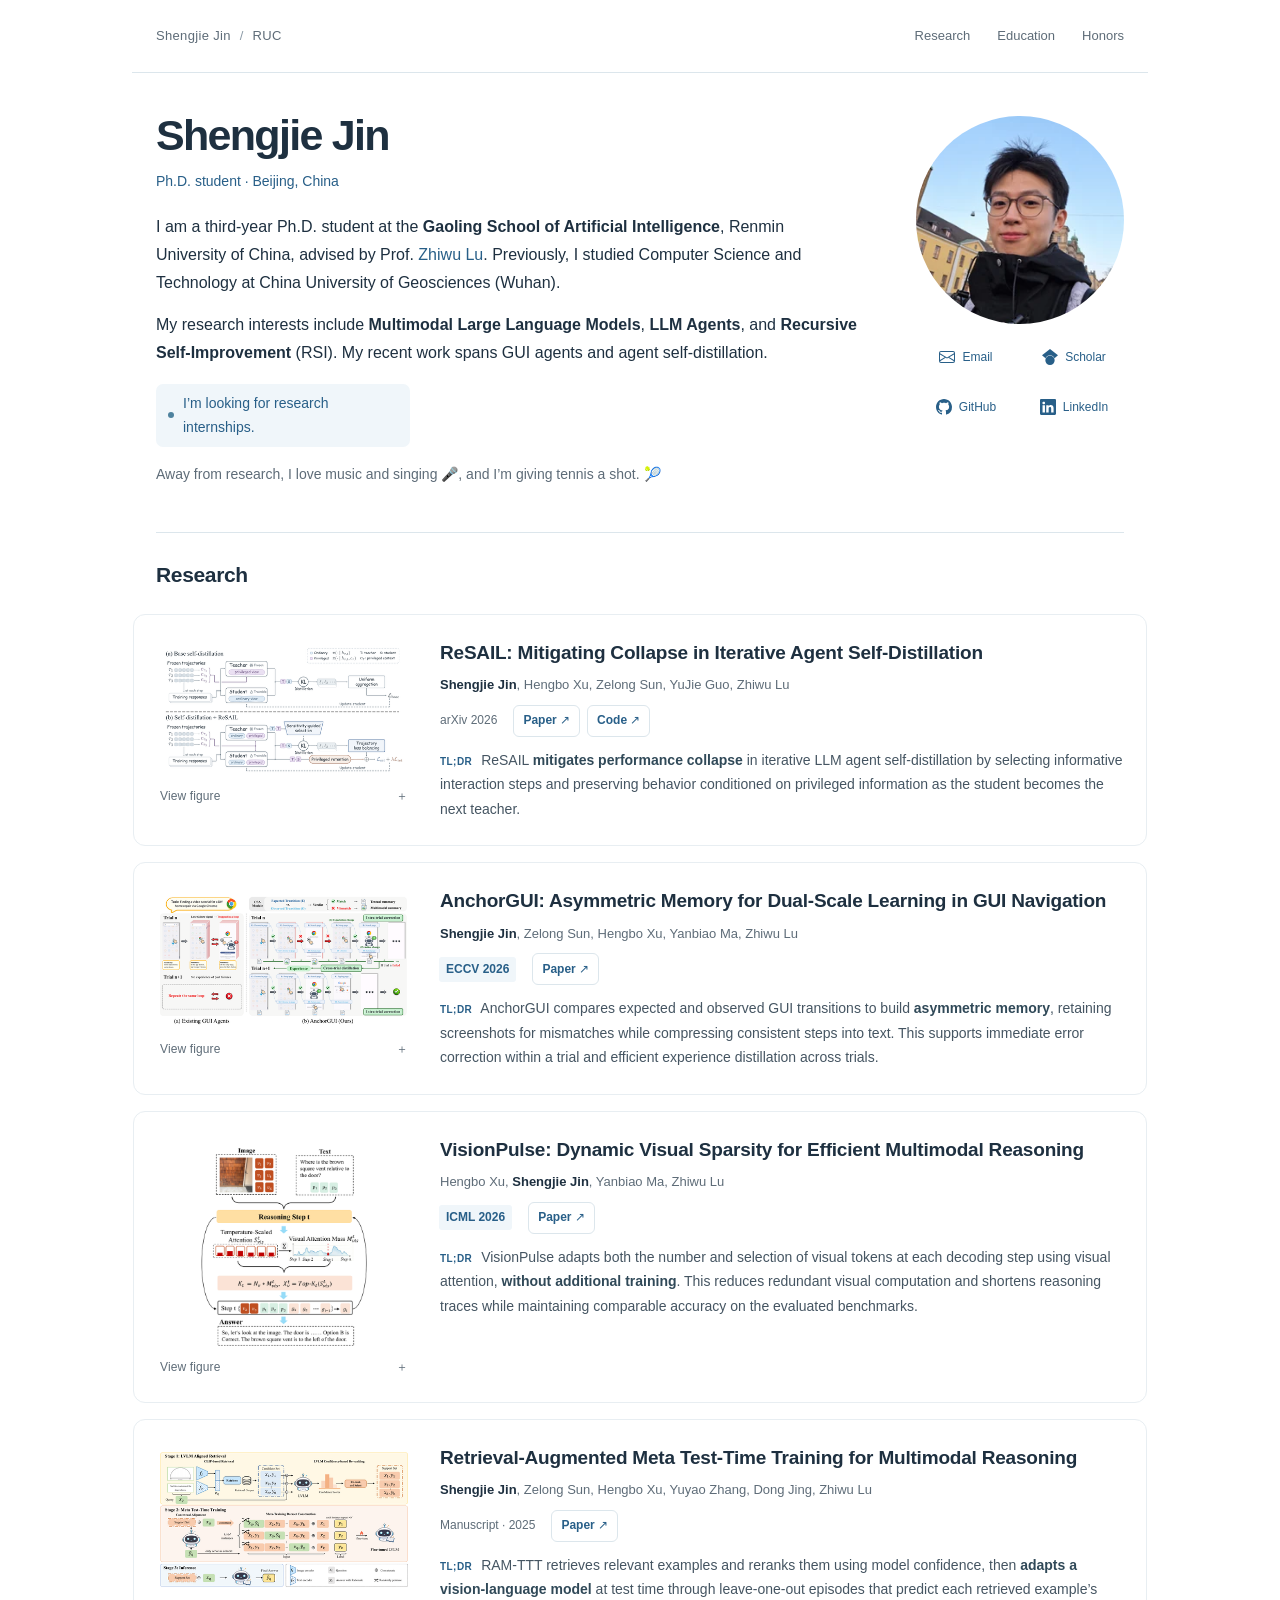
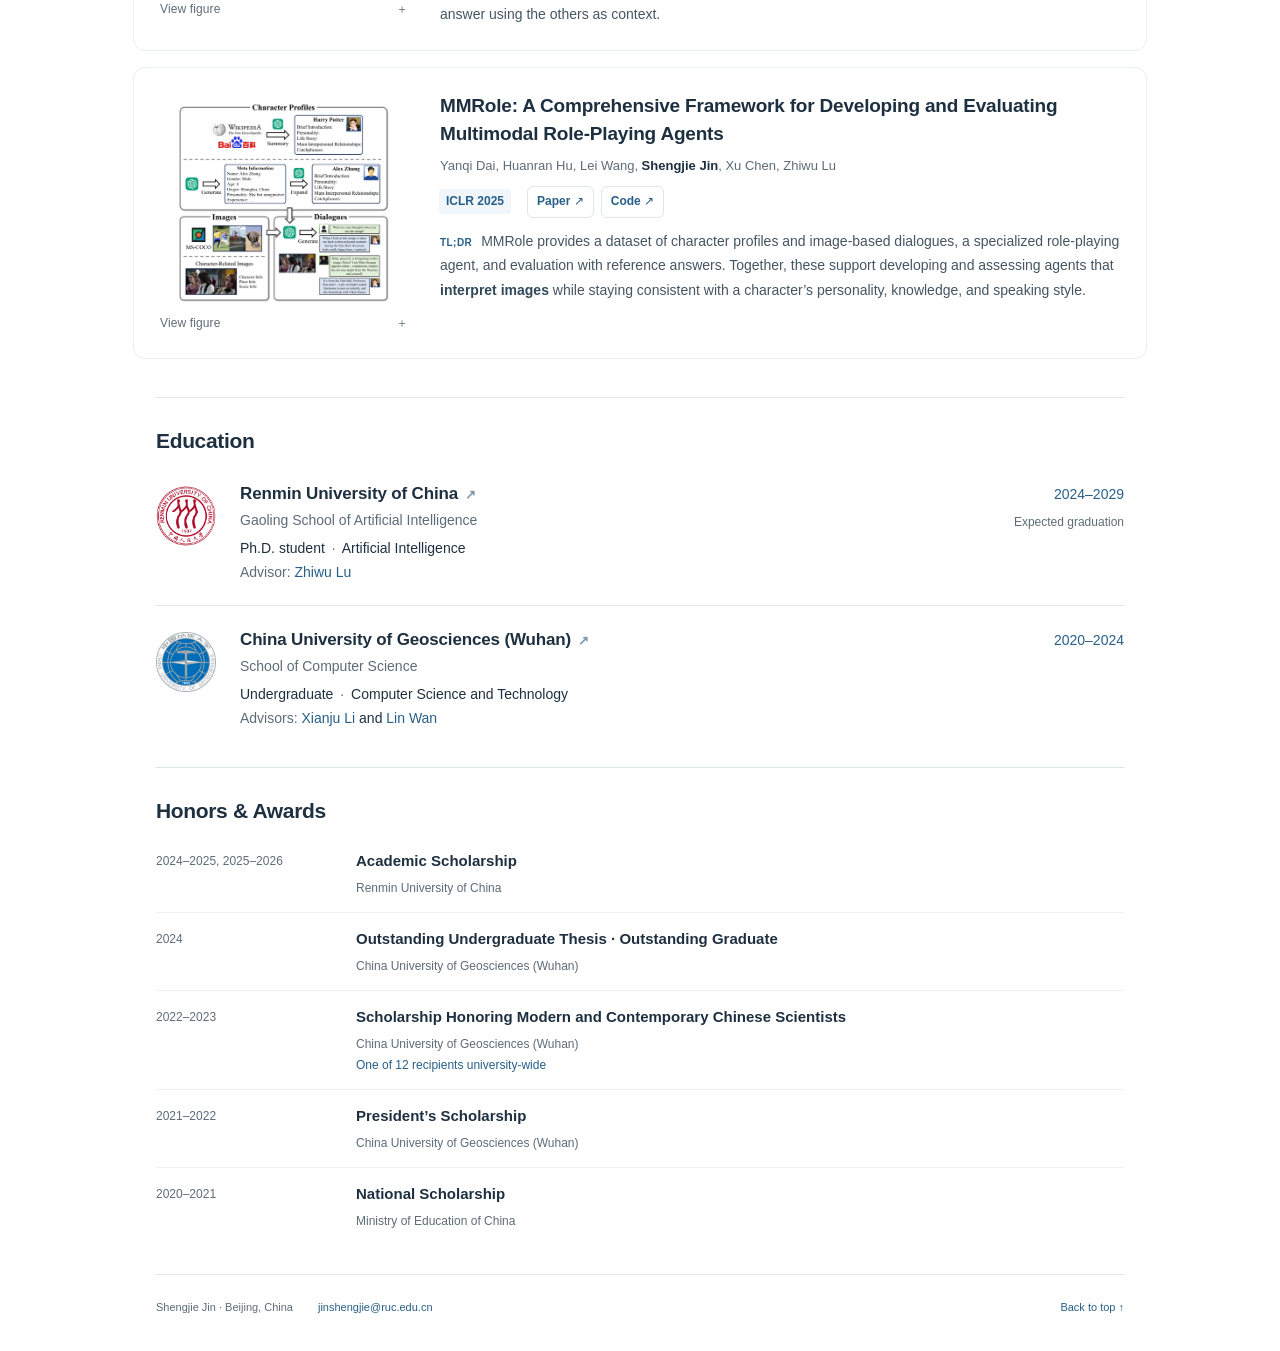
==== index.html @ a28d02b0 "Add education advisors and refine typography" ====
<!doctype html>
<html lang="en" id="top">
<head>
  <meta charset="utf-8">
  <meta name="viewport" content="width=device-width, initial-scale=1">
  <meta name="description" content="Shengjie Jin is a Ph.D. student at Renmin University of China, interested in multimodal large language models, AI agents, and recursive self-improvement.">
  <meta name="theme-color" content="#ffffff">
  <title>Shengjie Jin | Academic Homepage</title>
  <link rel="canonical" href="https://shengjiejin.github.io/">
  <meta property="og:type" content="website">
  <meta property="og:site_name" content="Shengjie Jin">
  <meta property="og:title" content="Shengjie Jin | Academic Homepage">
  <meta property="og:description" content="Ph.D. student at Renmin University of China. Research in multimodal large language models, AI agents, and recursive self-improvement.">
  <meta property="og:url" content="https://shengjiejin.github.io/">
  <meta property="og:image" content="https://shengjiejin.github.io/assets/share-avatar.jpg">
  <meta property="og:image:width" content="480">
  <meta property="og:image:height" content="480">
  <meta property="og:image:alt" content="Shengjie Jin">
  <meta name="twitter:card" content="summary">
  <meta name="twitter:title" content="Shengjie Jin | Academic Homepage">
  <meta name="twitter:description" content="Ph.D. student at Renmin University of China. Multimodal large language models, AI agents, and recursive self-improvement.">
  <meta name="twitter:image" content="https://shengjiejin.github.io/assets/share-avatar.jpg">
  <link rel="icon" href="assets/favicon.svg" type="image/svg+xml">
  <link rel="stylesheet" href="styles.css?v=bd2f4c8c84f5">
  <script src="site.js?v=1e55b8c50ab5" defer></script>
</head>
<body>
  <a class="skip" href="#main">Skip to content</a>
  <div class="page">
    <header class="site-header">
      <a class="wordmark" href="#top">Shengjie Jin <span aria-hidden="true">/</span> RUC</a>
      <nav aria-label="Main navigation">
        <a href="#research">Research</a><a href="#education">Education</a><a href="#honors">Honors</a>
      </nav>
    </header>
    <main id="main">
      <section class="intro" aria-labelledby="name">
        <div class="intro-copy">
          <h1 id="name">Shengjie Jin</h1>
          <p class="role">Ph.D. student · Beijing, China</p>
          <p class="bio">I am a third-year Ph.D. student at the <strong>Gaoling School of Artificial Intelligence</strong>, Renmin University of China, advised by Prof. <a href="https://gsai.ruc.edu.cn/luzhiwu" target="_blank" rel="noopener noreferrer">Zhiwu Lu</a>. Previously, I studied Computer Science and Technology at China University of Geosciences (Wuhan).</p>
          <p class="research-summary">My research interests include <strong>Multimodal Large Language Models</strong>, <strong>LLM Agents</strong>, and <strong>Recursive Self-Improvement</strong> (RSI). My recent work spans GUI agents and agent self-distillation.</p>
          <p class="availability"><span class="availability-dot" aria-hidden="true"></span>I’m looking for research internships.</p>
          <p class="personal">Away from research, I love music and singing <span role="img" aria-label="microphone">🎤</span>, and I’m giving tennis a shot. <span role="img" aria-label="tennis">🎾</span></p>
        </div>
        <div class="profile-side">
          <figure class="portrait">
            <img src="assets/avatar-480.webp" srcset="assets/avatar-240.webp 240w, assets/avatar-480.webp 480w" sizes="(max-width: 600px) 100px, (max-width: 800px) 175px, 208px" width="1254" height="1254" alt="Shengjie Jin" fetchpriority="high">
          </figure>
          <div class="social-links" aria-label="Contact and profiles">
            <a href="mailto:jinshengjie@ruc.edu.cn"><svg xmlns="http://www.w3.org/2000/svg" width="16" height="16" fill="currentColor" class="social-icon" viewBox="0 0 16 16" aria-hidden="true" focusable="false">
  <path d="M0 4a2 2 0 0 1 2-2h12a2 2 0 0 1 2 2v8a2 2 0 0 1-2 2H2a2 2 0 0 1-2-2zm2-1a1 1 0 0 0-1 1v.217l7 4.2 7-4.2V4a1 1 0 0 0-1-1zm13 2.383-4.708 2.825L15 11.105zm-.034 6.876-5.64-3.471L8 9.583l-1.326-.795-5.64 3.47A1 1 0 0 0 2 13h12a1 1 0 0 0 .966-.741M1 11.105l4.708-2.897L1 5.383z" />
</svg><span>Email</span></a>
            <a href="https://scholar.google.com/citations?user=MmAbh7oAAAAJ" target="_blank" rel="noopener noreferrer" aria-label="Google Scholar"><svg xmlns="http://www.w3.org/2000/svg" viewBox="0 0 24 24" class="social-icon" aria-hidden="true" focusable="false" fill="currentColor"><path d="M5.242 13.769L0 9.5 12 0l12 9.5-5.242 4.269C17.548 11.249 14.978 9.5 12 9.5c-2.977 0-5.548 1.748-6.758 4.269zM12 10a7 7 0 1 0 0 14 7 7 0 0 0 0-14z" /></svg><span>Scholar</span></a>
            <a href="https://github.com/ShengjieJin" target="_blank" rel="noopener noreferrer"><svg xmlns="http://www.w3.org/2000/svg" width="16" height="16" fill="currentColor" class="social-icon" viewBox="0 0 16 16" aria-hidden="true" focusable="false">
  <path d="M8 0C3.58 0 0 3.58 0 8c0 3.54 2.29 6.53 5.47 7.59.4.07.55-.17.55-.38 0-.19-.01-.82-.01-1.49-2.01.37-2.53-.49-2.69-.94-.09-.23-.48-.94-.82-1.13-.28-.15-.68-.52-.01-.53.63-.01 1.08.58 1.23.82.72 1.21 1.87.87 2.33.66.07-.52.28-.87.51-1.07-1.78-.2-3.64-.89-3.64-3.95 0-.87.31-1.59.82-2.15-.08-.2-.36-1.02.08-2.12 0 0 .67-.21 2.2.82.64-.18 1.32-.27 2-.27s1.36.09 2 .27c1.53-1.04 2.2-.82 2.2-.82.44 1.1.16 1.92.08 2.12.51.56.82 1.27.82 2.15 0 3.07-1.87 3.75-3.65 3.95.29.25.54.73.54 1.48 0 1.07-.01 1.93-.01 2.2 0 .21.15.46.55.38A8.01 8.01 0 0 0 16 8c0-4.42-3.58-8-8-8" />
</svg><span>GitHub</span></a>
            <a href="https://www.linkedin.com/in/shengjie-jin-676384440/" target="_blank" rel="noopener noreferrer"><svg xmlns="http://www.w3.org/2000/svg" width="16" height="16" fill="currentColor" class="social-icon" viewBox="0 0 16 16" aria-hidden="true" focusable="false">
  <path d="M0 1.146C0 .513.526 0 1.175 0h13.65C15.474 0 16 .513 16 1.146v13.708c0 .633-.526 1.146-1.175 1.146H1.175C.526 16 0 15.487 0 14.854zm4.943 12.248V6.169H2.542v7.225zm-1.2-8.212c.837 0 1.358-.554 1.358-1.248-.015-.709-.52-1.248-1.342-1.248S2.4 3.226 2.4 3.934c0 .694.521 1.248 1.327 1.248zm4.908 8.212V9.359c0-.216.016-.432.08-.586.173-.431.568-.878 1.232-.878.869 0 1.216.662 1.216 1.634v3.865h2.401V9.25c0-2.22-1.184-3.252-2.764-3.252-1.274 0-1.845.7-2.165 1.193v.025h-.016l.016-.025V6.169h-2.4c.03.678 0 7.225 0 7.225z" />
</svg><span>LinkedIn</span></a>
          </div>
        </div>
      </section>
      <section class="research section" id="research" aria-labelledby="research-heading">
        <div class="section-heading"><h2 id="research-heading">Research</h2></div>
        <article class="paper" aria-labelledby="resail-title">
          <a class="paper-figure" href="assets/figures/resail.png" data-figure-title="ReSAIL method overview">
            <span class="figure-canvas"><img src="assets/figures/resail-800.webp" srcset="assets/figures/resail-480.webp 480w, assets/figures/resail-800.webp 800w" sizes="(max-width: 600px) calc(100vw - 60px), (max-width: 800px) 194px, 248px" width="1600" height="828" alt="A comparison of baseline self-distillation and ReSAIL, including informative step selection, trajectory weighting, and preservation of privileged-information behavior." loading="lazy" decoding="async"></span>
            <span class="figure-caption">View figure <span aria-hidden="true">＋</span></span>
          </a>
          <div class="paper-copy">
            <h3 id="resail-title"><a class="" href="https://arxiv.org/abs/2609.39306" target="_blank" rel="noopener noreferrer"><span class="paper-name">ReSAIL:</span> Mitigating Collapse in Iterative Agent Self-Distillation</a></h3>
            <p class="authors"><strong>Shengjie Jin</strong>, Hengbo Xu, Zelong Sun, YuJie Guo, Zhiwu Lu</p>
            <div class="publication-meta"><span class="preprint">arXiv 2026</span><span class="paper-links"><a class="" href="https://arxiv.org/abs/2609.39306" target="_blank" rel="noopener noreferrer">Paper ↗</a><a class="" href="https://github.com/ShengjieJin/ReSAIL" target="_blank" rel="noopener noreferrer">Code ↗</a></span></div>
            <p class="tldr"><span class="tldr-label">TL;DR</span> ReSAIL <strong>mitigates performance collapse</strong> in iterative LLM agent self-distillation by selecting informative interaction steps and preserving behavior conditioned on privileged information as the student becomes the next teacher.</p>
          </div>
        </article>
        <article class="paper" aria-labelledby="anchorgui-title">
          <a class="paper-figure" href="assets/figures/anchorgui.png" data-figure-title="AnchorGUI: memory and learning">
            <span class="figure-canvas"><img src="assets/figures/anchorgui-800.webp" srcset="assets/figures/anchorgui-480.webp 480w, assets/figures/anchorgui-800.webp 800w" sizes="(max-width: 600px) calc(100vw - 60px), (max-width: 800px) 194px, 248px" width="1600" height="858" alt="A comparison of existing GUI agents and AnchorGUI, showing asymmetric visual memory and learning within and across attempts." loading="lazy" decoding="async"></span>
            <span class="figure-caption">View figure <span aria-hidden="true">＋</span></span>
          </a>
          <div class="paper-copy">
            <h3 id="anchorgui-title"><a class="" href="https://arxiv.org/abs/2609.15457" target="_blank" rel="noopener noreferrer"><span class="paper-name">AnchorGUI:</span> Asymmetric Memory for Dual-Scale Learning in GUI Navigation</a></h3>
            <p class="authors"><strong>Shengjie Jin</strong>, Zelong Sun, Hengbo Xu, Yanbiao Ma, Zhiwu Lu</p>
            <div class="publication-meta"><span class="venue">ECCV 2026</span><span class="paper-links"><a class="" href="https://arxiv.org/abs/2609.15457" target="_blank" rel="noopener noreferrer">Paper ↗</a></span></div>
            <p class="tldr"><span class="tldr-label">TL;DR</span> AnchorGUI compares expected and observed GUI transitions to build <strong>asymmetric memory</strong>, retaining screenshots for mismatches while compressing consistent steps into text. This supports immediate error correction within a trial and efficient experience distillation across trials.</p>
          </div>
        </article>
        <article class="paper" aria-labelledby="visionpulse-title">
          <a class="paper-figure" href="assets/figures/visionpulse.png" data-figure-title="VisionPulse framework">
            <span class="figure-canvas"><img src="assets/figures/visionpulse-800.webp" srcset="assets/figures/visionpulse-480.webp 480w, assets/figures/visionpulse-800.webp 800w" sizes="(max-width: 600px) calc(100vw - 60px), (max-width: 800px) 194px, 248px" width="697" height="852" alt="The VisionPulse framework for dynamically selecting visual tokens during multimodal reasoning." loading="lazy" decoding="async"></span>
            <span class="figure-caption">View figure <span aria-hidden="true">＋</span></span>
          </a>
          <div class="paper-copy">
            <h3 id="visionpulse-title"><a class="" href="https://arxiv.org/abs/2605.31457" target="_blank" rel="noopener noreferrer"><span class="paper-name">VisionPulse:</span> Dynamic Visual Sparsity for Efficient Multimodal Reasoning</a></h3>
            <p class="authors">Hengbo Xu, <strong>Shengjie Jin</strong>, Yanbiao Ma, Zhiwu Lu</p>
            <div class="publication-meta"><span class="venue">ICML 2026</span><span class="paper-links"><a class="" href="https://arxiv.org/abs/2605.31457" target="_blank" rel="noopener noreferrer">Paper ↗</a></span></div>
            <p class="tldr"><span class="tldr-label">TL;DR</span> VisionPulse adapts both the number and selection of visual tokens at each decoding step using visual attention, <strong>without additional training</strong>. This reduces redundant visual computation and shortens reasoning traces while maintaining comparable accuracy on the evaluated benchmarks.</p>
          </div>
        </article>
        <article class="paper" aria-labelledby="ram-ttt-title">
          <a class="paper-figure" href="assets/figures/ram-ttt.png" data-figure-title="RAM-TTT method overview">
            <span class="figure-canvas"><img src="assets/figures/ram-ttt-800.webp" srcset="assets/figures/ram-ttt-480.webp 480w, assets/figures/ram-ttt-800.webp 800w" sizes="(max-width: 600px) calc(100vw - 60px), (max-width: 800px) 194px, 248px" width="1600" height="876" alt="The RAM-TTT pipeline: retrieve and rerank relevant examples, adapt the model at test time, then generate an answer." loading="lazy" decoding="async"></span>
            <span class="figure-caption">View figure <span aria-hidden="true">＋</span></span>
          </a>
          <div class="paper-copy">
            <h3 id="ram-ttt-title"><a class="" href="papers/ram-ttt.pdf" target="_blank" rel="noopener noreferrer">Retrieval-Augmented Meta Test-Time Training for Multimodal Reasoning</a></h3>
            <p class="authors"><strong>Shengjie Jin</strong>, Zelong Sun, Hengbo Xu, Yuyao Zhang, Dong Jing, Zhiwu Lu</p>
            <div class="publication-meta"><span class="preprint">Manuscript · 2025</span><span class="paper-links"><a class="" href="papers/ram-ttt.pdf" target="_blank" rel="noopener noreferrer">Paper ↗</a></span></div>
            <p class="tldr"><span class="tldr-label">TL;DR</span> RAM-TTT retrieves relevant examples and reranks them using model confidence, then <strong>adapts a vision-language model</strong> at test time through leave-one-out episodes that predict each retrieved example’s answer using the others as context.</p>
          </div>
        </article>
        <article class="paper" aria-labelledby="mmrole-title">
          <a class="paper-figure" href="assets/figures/mmrole.png" data-figure-title="MMRole framework">
            <span class="figure-canvas"><img src="assets/figures/mmrole-800.webp" srcset="assets/figures/mmrole-480.webp 480w, assets/figures/mmrole-800.webp 800w" sizes="(max-width: 600px) calc(100vw - 60px), (max-width: 800px) 194px, 248px" width="1600" height="1542" alt="The MMRole framework for constructing multimodal character profiles and role-playing conversations." loading="lazy" decoding="async"></span>
            <span class="figure-caption">View figure <span aria-hidden="true">＋</span></span>
          </a>
          <div class="paper-copy">
            <h3 id="mmrole-title"><a class="" href="https://arxiv.org/abs/2408.04203" target="_blank" rel="noopener noreferrer"><span class="paper-name">MMRole:</span> A Comprehensive Framework for Developing and Evaluating Multimodal Role-Playing Agents</a></h3>
            <p class="authors">Yanqi Dai, Huanran Hu, Lei Wang, <strong>Shengjie Jin</strong>, Xu Chen, Zhiwu Lu</p>
            <div class="publication-meta"><span class="venue">ICLR 2025</span><span class="paper-links"><a class="" href="https://arxiv.org/abs/2408.04203" target="_blank" rel="noopener noreferrer">Paper ↗</a><a class="" href="https://github.com/YanqiDai/MMRole" target="_blank" rel="noopener noreferrer">Code ↗</a></span></div>
            <p class="tldr"><span class="tldr-label">TL;DR</span> MMRole provides a dataset of character profiles and image-based dialogues, a specialized role-playing agent, and evaluation with reference answers. Together, these support developing and assessing agents that <strong>interpret images</strong> while staying consistent with a character’s personality, knowledge, and speaking style.</p>
          </div>
        </article>
      </section>
      <section class="education section" id="education" aria-labelledby="education-heading">
        <div class="section-heading"><h2 id="education-heading">Education</h2></div>
        <ul class="education-list" role="list">
          <li>
            <span class="school-crest school-crest--ruc"><img src="assets/universities/ruc.webp" width="739" height="240" alt="Renmin University of China emblem" loading="lazy"></span>
            <div class="education-copy">
              <h3><a href="https://www.ruc.edu.cn/" target="_blank" rel="noopener noreferrer">Renmin University of China<span class="link-arrow" aria-hidden="true">↗</span></a></h3>
              <p class="education-school">Gaoling School of Artificial Intelligence</p>
              <p class="education-degree">Ph.D. student <span class="education-separator" aria-hidden="true">·</span> Artificial Intelligence</p>
              <p class="education-advisors"><span class="advisor-label">Advisor:</span> <a href="https://gsai.ruc.edu.cn/luzhiwu" target="_blank" rel="noopener noreferrer">Zhiwu Lu</a></p>
            </div>
            <p class="education-date"><span>2024–2029</span><small>Expected graduation</small></p>
          </li>
          <li>
            <span class="school-crest"><img src="assets/universities/cug.webp" width="180" height="180" alt="China University of Geosciences emblem" loading="lazy"></span>
            <div class="education-copy">
              <h3><a href="https://en.cug.edu.cn/" target="_blank" rel="noopener noreferrer">China University of Geosciences (Wuhan)<span class="link-arrow" aria-hidden="true">↗</span></a></h3>
              <p class="education-school">School of Computer Science</p>
              <p class="education-degree">Undergraduate <span class="education-separator" aria-hidden="true">·</span> Computer Science and Technology</p>
              <p class="education-advisors"><span class="advisor-label">Advisors:</span> <a href="https://grzy.cug.edu.cn/lixianju" target="_blank" rel="noopener noreferrer">Xianju Li</a> and <a href="https://grzy.cug.edu.cn/lwan" target="_blank" rel="noopener noreferrer">Lin Wan</a></p>
            </div>
            <p class="education-date"><span>2020–2024</span></p>
          </li>
        </ul>
      </section>
      <section class="honors section" id="honors" aria-labelledby="honors-heading">
        <div class="section-heading"><h2 id="honors-heading">Honors &amp; Awards</h2></div>
        <ul class="honors-list" role="list">
          <li><span class="honor-date"><span>2024–2025,</span> <span>2025–2026</span></span><div><p class="honor-title">Academic Scholarship</p><p class="entry-note">Renmin University of China</p></div></li>
          <li><span class="honor-date">2024</span><div><p class="honor-title"><span title="2024年校级优秀本科毕业论文">Outstanding Undergraduate Thesis</span> · <span title="2024届本科优秀毕业生">Outstanding Graduate</span></p><p class="entry-note">China University of Geosciences (Wuhan)</p></div></li>
          <li><span class="honor-date">2022–2023</span><div><p class="honor-title" title="感恩中国近现代科学家奖学金">Scholarship Honoring Modern and Contemporary Chinese Scientists</p><p class="entry-note">China University of Geosciences (Wuhan) <span class="honor-distinction">One of 12 recipients university-wide</span></p></div></li>
          <li><span class="honor-date">2021–2022</span><div><p class="honor-title">President’s Scholarship</p><p class="entry-note">China University of Geosciences (Wuhan)</p></div></li>
          <li><span class="honor-date">2020–2021</span><div><p class="honor-title">National Scholarship</p><p class="entry-note">Ministry of Education of China</p></div></li>
        </ul>
      </section>
    </main>
    <footer><span>Shengjie Jin · Beijing, China</span><a href="mailto:jinshengjie@ruc.edu.cn">jinshengjie@ruc.edu.cn</a><a class="back-to-top" href="#top">Back to top ↑</a></footer>
  </div>
  <dialog id="figure-dialog" aria-labelledby="figure-title">
    <div class="dialog-heading"><h2 id="figure-title">Research figure</h2><button type="button" class="dialog-close" autofocus aria-label="Close figure">Close <span aria-hidden="true">×</span></button></div>
    <div class="figure-toolbar"><button type="button" class="figure-control figure-zoom-out" aria-label="Zoom out" disabled>−</button><button type="button" class="figure-control figure-zoom-in" aria-label="Zoom in" disabled>+</button><button type="button" class="figure-control figure-fit" disabled>Fit</button><a class="figure-original" target="_blank" rel="noopener noreferrer">Open original ↗</a><span id="figure-hint" aria-live="polite">Full figure</span></div>
    <div class="figure-viewport" tabindex="0" role="region" aria-label="Research figure viewer" aria-describedby="figure-hint"><img class="enlarged-figure" alt=""></div>
  </dialog>
</body>
</html>
---- styles.css ----
:root {
  color-scheme: light;
  --ink: #1e3040;
  --muted: #5e6c78;
  --blue: #285f88;
  --line: #dce6ec;
  --wash: #f0f6fa;
  --ease: cubic-bezier(.2, .7, .2, 1);
  --lift-shadow: 0 12px 32px -12px #285f8833, 0 3px 8px #1e304008;
}
* { box-sizing: border-box; }
html { scroll-behavior: smooth; scroll-padding-top: 100px; }
body { margin: 0; color: var(--ink); background: #fff; font: 16px/1.75 -apple-system, BlinkMacSystemFont, "Segoe UI", sans-serif; -webkit-font-smoothing: antialiased; }
a { color: var(--blue); text-decoration: none; transition: color .2s ease; }
a:hover { text-decoration: underline; text-underline-offset: 4px; }
a:focus-visible, button:focus-visible { outline: 2px solid var(--blue); outline-offset: 5px; }
button { font: inherit; }
::selection { background: #dcebf5; }
.skip { position: fixed; top: -80px; left: 20px; padding: 8px 14px; background: white; z-index: 30; }
.skip:focus { top: 8px; }
.page { max-width: 1048px; margin: auto; padding: 0 40px; }
.site-header { position: sticky; top: 0; z-index: 10; display: flex; justify-content: space-between; align-items: center; gap: 20px; margin: 0 -24px; padding: 19px 24px; border-bottom: 1px solid var(--line); background: #fffffff2; -webkit-backdrop-filter: blur(14px); backdrop-filter: blur(14px); font-size: 13px; }
.wordmark { color: var(--muted); letter-spacing: .025em; white-space: nowrap; }
.wordmark span { margin: 0 5px; color: #8b9aa6; }
nav { display: flex; gap: 27px; }
nav a { position: relative; display: flex; align-items: center; min-height: 34px; color: var(--muted); }
nav a::after { content: ""; position: absolute; bottom: 0; left: 0; right: 0; height: 2px; border-radius: 2px; background: var(--blue); transform: scaleX(0); transform-origin: left; transition: transform .22s var(--ease); }
nav a:hover, nav a[aria-current="location"] { color: var(--blue); text-decoration: none; }
nav a:hover::after, nav a[aria-current="location"]::after { transform: scaleX(1); }
.intro { display: grid; grid-template-columns: minmax(0,1fr) 208px; gap: 58px; padding: 38px 0 32px; align-items: start; }
h1 { margin: 0 0 9px; font-size: 43px; font-weight: 600; line-height: 1.15; letter-spacing: -1.7px; }
.role { margin: 0 0 19px; color: var(--blue); font-size: 14px; }
.bio, .research-summary, .personal { margin: 0 0 14px; }
.intro strong { font-weight: 550; }
.personal { color: var(--muted); font-size: 14px; }
.availability { width: fit-content; max-width: 100%; margin: 17px 0 15px; padding: 7px 12px; border-radius: 7px; background: var(--wash); display: flex; gap: 9px; align-items: baseline; color: var(--blue); font-size: 14px; font-weight: 500; }
.availability-dot { flex: 0 0 6px; height: 6px; border-radius: 50%; background: #4e829e; align-self: center; }
.social-links { display: grid; grid-template-columns: repeat(2, minmax(0, 1fr)); gap: 8px; margin-top: 12px; font-size: 12px; font-weight: 500; }
.social-links a { display: flex; align-items: center; justify-content: center; gap: 7px; min-height: 42px; padding: 6px 7px; border: 1px solid transparent; border-radius: 8px; white-space: nowrap; transition: background .2s ease, box-shadow .2s ease, transform .2s var(--ease); }
.social-links a:hover, .social-links a:focus-visible { background: var(--wash); text-decoration: none; }
.social-icon { display: block; width: 16px; height: 16px; flex: 0 0 16px; }
.portrait { margin: 5px 0 0; }
.portrait img { display: block; width: 100%; height: auto; aspect-ratio: 1; border-radius: 50%; object-fit: cover; }
.section { padding-top: 27px; }
.research { border-top: 1px solid var(--line); }
.section-heading { display: flex; align-items: baseline; gap: 16px; margin-bottom: 23px; }
.section-heading h2 { margin: 0; font-size: 21px; line-height: 1.45; font-weight: 580; letter-spacing: -.35px; }
.section-heading > span { font-size: 12px; color: var(--muted); }
.paper { position: relative; display: grid; grid-template-columns: 256px minmax(0,1fr); gap: 28px; margin: 0 -23px 16px; padding: 24px 22px; border: 1px solid #e8eef2; border-radius: 12px; background: #fff; transition: transform .25s var(--ease), box-shadow .25s var(--ease), border-color .25s ease, background .25s ease; }
.paper:last-child { margin-bottom: 0; }
.paper:focus-within { border-color: #adc7d9; background: #fcfdff; box-shadow: var(--lift-shadow); }
.paper:focus-within h3 a { color: var(--blue); }
.paper-figure { display: block; align-self: start; margin-top: 4px; color: var(--muted); cursor: zoom-in; }
.paper-figure:hover { text-decoration: none; color: var(--blue); }
.figure-canvas { display: flex; align-items: center; justify-content: center; min-height: 128px; overflow: hidden; padding: 4px; border-radius: 5px; background: #fff; transition: box-shadow .2s ease; }
.paper-figure:hover .figure-canvas, .paper-figure:focus-visible .figure-canvas { box-shadow: 0 3px 12px #285f8810; }
.figure-canvas img { display: block; width: 100%; height: auto; max-height: 202px; object-fit: contain; transition: transform .3s var(--ease); }
.figure-caption { display: flex; justify-content: space-between; align-items: center; margin-top: 7px; padding: 0 4px; font-size: 12px; letter-spacing: .01em; }
.paper-copy { min-width: 0; }
.paper h3 { margin: 0 0 8px; font-size: 19px; line-height: 1.45; font-weight: 580; letter-spacing: -.2px; }
.paper-name { font-weight: 680; }
.paper h3 a { color: var(--ink); }
.paper h3 a:hover { color: var(--blue); }
.authors { margin: 0 0 9px; font-size: 13px; line-height: 1.65; color: var(--muted); }
.authors strong { color: var(--ink); font-weight: 600; }
.publication-meta { display: flex; flex-wrap: wrap; align-items: center; gap: 8px 16px; font-size: 12px; }
.venue { color: var(--blue); font-weight: 650; background: var(--wash); padding: 2px 7px; margin-left: -1px; border-radius: 3px; }
.preprint { color: var(--muted); font-size: 12px; }
.paper-links { display: flex; gap: 7px; font-weight: 550; }
.paper-links a { display: inline-flex; align-items: center; min-height: 32px; padding: 2px 9px; border: 1px solid var(--line); border-radius: 6px; background: #fff; transition: transform .18s var(--ease), background .18s ease, border-color .18s ease, box-shadow .18s ease; }
.paper-links a:hover, .paper-links a:focus-visible { background: var(--wash); border-color: #adc7d9; text-decoration: none; }
.tldr { margin: 11px 0 0; font-size: 14px; line-height: 1.75; color: #455562; }
.tldr strong { font-weight: 600; color: #304958; }
.tldr-label { font-size: 10px; letter-spacing: .045em; font-weight: 650; color: var(--blue); margin-right: 5px; white-space: nowrap; }
.education, .honors { border-top: 1px solid var(--line); margin-top: 38px; padding-top: 28px; }
.education-list, .honors-list { list-style: none; margin: 0; padding: 0; }
.education-list li { display: grid; grid-template-columns: 60px minmax(0, 1fr) 156px; gap: 24px; align-items: start; padding: 22px 0; border-bottom: 1px solid var(--line); }
.education-list li:first-child { padding-top: 2px; }
.education-list li:last-child { padding-bottom: 0; border-bottom: 0; }
.school-crest { display: block; width: 60px; height: 60px; margin-top: 4px; overflow: hidden; }
.school-crest img { display: block; width: 100%; height: 100%; object-fit: contain; }
/* The official RUC image includes white space around the circular emblem. */
.school-crest--ruc img { object-fit: cover; transform: scale(1.29); }
.education-copy h3 { margin: 0 0 2px; font-size: 17px; font-weight: 600; line-height: 24px; letter-spacing: -.15px; text-wrap: pretty; }
.education-copy h3 a { color: var(--ink); }
.education-copy h3 a:hover { color: var(--blue); text-decoration: none; }
.link-arrow { display: inline-block; margin-left: 7px; color: #7d97aa; font-size: 13px; transition: transform .2s var(--ease), color .2s ease; }
.education-copy a:hover .link-arrow, .education-copy a:focus-visible .link-arrow { color: var(--blue); transform: translate(2px, -2px); }
.education-degree { margin: 6px 0 0; font-size: 14px; font-weight: 500; line-height: 22px; }
.education-school { margin: 0; color: var(--muted); font-size: 14px; line-height: 22px; }
.education-advisors { margin: 2px 0 0; font-size: 14px; line-height: 22px; }
.advisor-label, .education-separator { color: var(--muted); }
.education-separator { padding: 0 3px; }
.education-date { margin: 0; line-height: 24px; text-align: right; color: var(--blue); font-size: 14px; font-weight: 500; font-variant-numeric: tabular-nums; white-space: nowrap; }
.education-date small { display: block; margin-top: 4px; color: var(--muted); font-size: 12px; font-weight: 400; }
.honors-list li { display: grid; grid-template-columns: 172px minmax(0, 1fr); gap: 28px; padding: 14px 0; border-bottom: 1px solid #edf1f4; }
.honors-list li:first-child { padding-top: 0; }
.honors-list li:last-child { border-bottom: 0; }
.honor-date { padding-top: 2px; color: var(--muted); font-size: 12px; font-variant-numeric: tabular-nums; }
.honor-date span { white-space: nowrap; }
.honor-title { margin: 0; font-size: 15px; font-weight: 550; line-height: 1.65; text-wrap: pretty; }
.entry-note { margin: 4px 0 0; color: var(--muted); font-size: 12px; line-height: 1.7; }
.honor-distinction { display: block; color: var(--blue); }
footer { display: flex; flex-wrap: wrap; gap: 10px 25px; border-top: 1px solid var(--line); margin-top: 29px; padding: 23px 0 33px; color: var(--muted); font-size: 11px; }
.back-to-top { margin-left: auto; border-radius: 5px; transition: transform .2s var(--ease); }
dialog { padding: 20px; width: min(1160px, calc(100% - 32px)); max-width: none; max-height: 94dvh; overflow: hidden; border: 1px solid var(--line); border-radius: 12px; color: var(--ink); background: white; box-shadow: 0 20px 80px #122a4033; }
dialog::backdrop { background: #122a4099; }
.dialog-heading { display: flex; flex-shrink: 0; align-items: center; justify-content: space-between; gap: 18px; padding-bottom: 10px; }
.dialog-heading h2 { font-size: 16px; line-height: 1.5; font-weight: 550; margin: 0; }
.dialog-close { border: 1px solid transparent; border-radius: 6px; min-height: 40px; color: var(--blue); background: var(--wash); padding: 6px 12px; white-space: nowrap; cursor: pointer; font-size: 13px; transition: background .2s ease, transform .18s ease, box-shadow .18s ease; }
.dialog-close:hover { background: #e1edf5; }
.dialog-close span { font-size: 20px; line-height: .8; margin-left: 5px; }
.figure-toolbar { display: flex; flex-shrink: 0; align-items: center; flex-wrap: wrap; gap: 8px 12px; padding-bottom: 12px; font-size: 13px; }
.figure-control, .figure-original { display: inline-flex; align-items: center; justify-content: center; min-height: 44px; min-width: 44px; border: 1px solid var(--line); border-radius: 6px; padding: 4px 10px; background: white; color: var(--blue); font: inherit; white-space: nowrap; cursor: pointer; }
.figure-zoom-in, .figure-zoom-out { padding: 4px; font-size: 20px; }
.figure-control:hover, .figure-original:hover { background: var(--wash); text-decoration: none; }
.figure-control:disabled { opacity: .5; cursor: default; }
#figure-hint { margin-left: auto; color: var(--muted); font-size: 12px; }
.figure-viewport { flex: 0 1 auto; min-height: 0; width: 100%; height: min(65dvh, 720px); overflow: auto; overscroll-behavior: contain; border: 1px solid var(--line); border-radius: 6px; background: #f8fafb; }
.figure-viewport:not(.is-zoomed) { display: flex; align-items: center; justify-content: center; }
.figure-viewport:focus-visible { outline: 2px solid var(--blue); outline-offset: 3px; }
.enlarged-figure { display: block; flex: none; width: 100%; height: auto; max-width: none; max-height: none; margin: 0 auto; background: white; }
html.figure-open { overflow: hidden; }
dialog[open] { display: flex; flex-direction: column; animation: figure-in .22s var(--ease); }
dialog[open]::backdrop { animation: backdrop-in .22s ease; }
@keyframes figure-in { from { opacity: 0; transform: translateY(8px) scale(.985); } to { opacity: 1; transform: none; } }
@keyframes backdrop-in { from { opacity: 0; } to { opacity: 1; } }
@media (hover: hover) and (pointer: fine) {
  .paper:hover { transform: translateY(-4px); border-color: #adc7d9; background: #fcfdff; box-shadow: var(--lift-shadow); }
  .paper:hover h3 a { color: var(--blue); }
  .paper-figure:hover img { transform: scale(1.025); }
  .social-links a:hover, .paper-links a:hover { transform: translateY(-2px); }
  .back-to-top:hover { transform: translateY(-2px); }
}
.paper-links a:active, .social-links a:active, .dialog-close:active { transform: translateY(1px); background: #e5eef5; box-shadow: inset 0 2px 4px #285f8820; }
@media (max-width: 800px) {
  .page { padding: 0 29px; }
  .intro { gap: 35px; grid-template-columns: minmax(0,1fr) 175px; }
  .social-links { gap: 6px; font-size: 11px; }
  .paper { grid-template-columns: 202px minmax(0,1fr); gap: 22px; margin-left: -15px; margin-right: -15px; padding: 22px 14px; }
  .paper h3 { font-size: 17px; }
  .education-list li { grid-template-columns: 54px minmax(0, 1fr) 132px; gap: 18px; }
  .school-crest { width: 54px; height: 54px; }
  .education-copy h3 { font-size: 16px; }
  .honors-list li { grid-template-columns: 138px minmax(0, 1fr); gap: 20px; }
}
@media (max-width: 600px) {
  html { scroll-padding-top: 80px; }
  .page { padding: 0 21px; }
  .site-header { margin: 0 -21px; padding: 8px 21px; gap: 12px; }
  .wordmark { font-size: 11px; }
  .wordmark span { margin: 0 2px; }
  nav { gap: 14px; font-size: 11px; }
  nav a { min-height: 40px; }
  .intro { grid-template-columns: minmax(0,1fr) 100px; gap: 12px 17px; padding: 24px 0; }
  .intro-copy { display: contents; }
  .profile-side { display: contents; }
  h1 { grid-column: 1; font-size: 34px; letter-spacing: -1.2px; margin: 5px 0 0; align-self: end; }
  .role { grid-column: 1; font-size: 12px; line-height: 1.7; margin: -8px 0 0; align-self: start; }
  .portrait { grid-column: 2; grid-row: 1 / 3; margin: 0; }
  .bio, .research-summary, .personal { grid-column: 1 / -1; margin: 0; font-size: 15px; line-height: 1.7; }
  .personal { font-size: 14px; }
  .availability { grid-column: 1 / -1; margin: 0; font-size: 13px; padding: 7px 10px; }
  .social-links { grid-column: 1 / -1; grid-row: 3; gap: 8px; margin: 0 0 2px; font-size: 13px; }
  .social-links a { min-height: 44px; }
  .section { padding-top: 25px; }
  .section-heading { flex-wrap: wrap; gap: 3px 13px; }
  .section-heading h2 { font-size: 20px; }
  .section-heading > span { font-size: 10px; }
  .paper { grid-template-columns: 1fr; gap: 18px; margin: 0 -7px 14px; padding: 20px 14px; border-radius: 10px; }
  .paper-copy { grid-row: 1; }
  .paper h3 { font-size: 18px; }
  .paper-figure { width: 100%; max-width: 400px; margin: 0 auto; }
  .figure-canvas { min-height: 0; padding: 4px; }
  .figure-canvas img { max-height: 220px; }
  .figure-caption { font-size: 12px; }
  .authors { font-size: 13px; }
  .paper-links a { min-height: 40px; padding: 3px 11px; }
  .tldr { font-size: 14px; }
  .education, .honors { margin-top: 30px; }
  .education-list li { grid-template-columns: 42px minmax(0, 1fr); gap: 8px 14px; padding: 22px 0; }
  .school-crest { width: 42px; height: 42px; margin-top: 2px; }
  .education-copy h3 { font-size: 16px; margin-bottom: 2px; line-height: 24px; }
  .education-degree, .education-school, .education-advisors { font-size: 13px; line-height: 21px; }
  .education-date { grid-column: 2; text-align: left; font-size: 12px; margin: 0; }
  .education-date small { display: inline; margin-left: 8px; font-size: 11px; }
  .honors-list li { grid-template-columns: 88px minmax(0, 1fr); gap: 14px; }
  .honor-date { font-size: 12px; line-height: 1.8; }
  .honor-title { font-size: 14px; }
  .entry-note { font-size: 12px; }
  footer { font-size: 12px; gap: 9px 17px; padding-bottom: 25px; }
  .back-to-top { margin-left: 0; }
  dialog { padding: 12px; width: calc(100% - 16px); max-height: 96dvh; }
  .dialog-heading { gap: 12px; padding-bottom: 8px; }
  .dialog-heading h2 { font-size: 14px; }
  .dialog-close { min-height: 44px; }
  .figure-toolbar { gap: 7px; padding-bottom: 10px; font-size: 12px; }
  #figure-hint { width: 100%; margin: 0; font-size: 11px; }
  .figure-viewport { height: calc(90dvh - 170px); }
}
@media (max-width: 360px) {
  .page { padding: 0 18px; }
  .site-header { margin: 0 -18px; padding-left: 18px; padding-right: 18px; }
  nav { gap: 10px; }
  .intro { grid-template-columns: minmax(0,1fr) 88px; gap: 12px 14px; }
  h1 { font-size: 31px; }
  .social-links { gap: 8px; }
}
@media (prefers-reduced-motion: reduce) {
  html { scroll-behavior: auto; }
  *, *::before, *::after { transition: none !important; animation: none !important; }
  .paper:hover, .paper-figure:hover img, .social-links a:hover, .paper-links a:hover, .back-to-top:hover, .link-arrow { transform: none !important; }
}
@media print {
  dialog[open] { display: none; }
  body { font-size: 12px; }
  .page { max-width: none; padding: 0; }
  .site-header, .figure-caption, .back-to-top, dialog { display: none; }
  .intro { padding-top: 0; }
  .paper, .education-list li, .honors-list li { break-inside: avoid; }
  .paper { padding: 15px 0; margin: 0; border: 0; border-bottom: 1px solid var(--line); border-radius: 0; box-shadow: none !important; transform: none !important; }
  .paper h3 { font-size: 15px; }
  footer { padding-bottom: 0; }
}
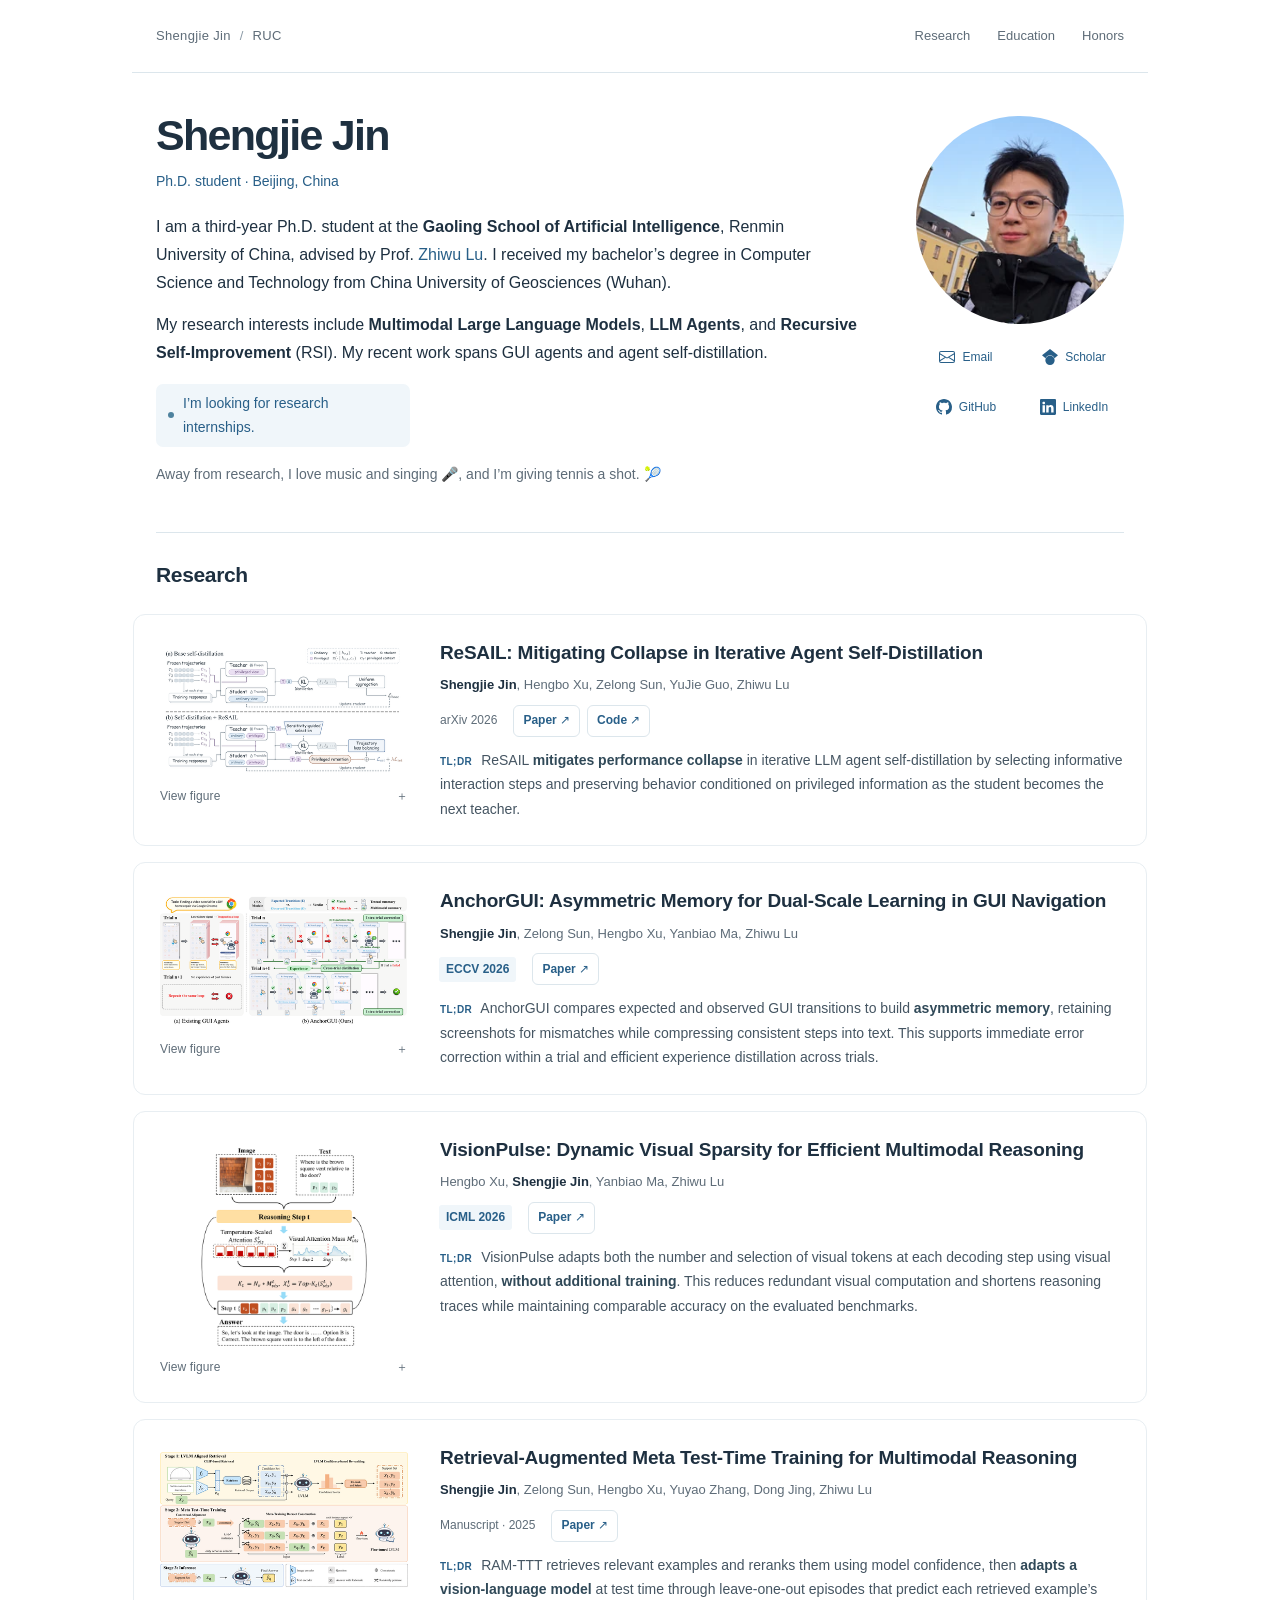
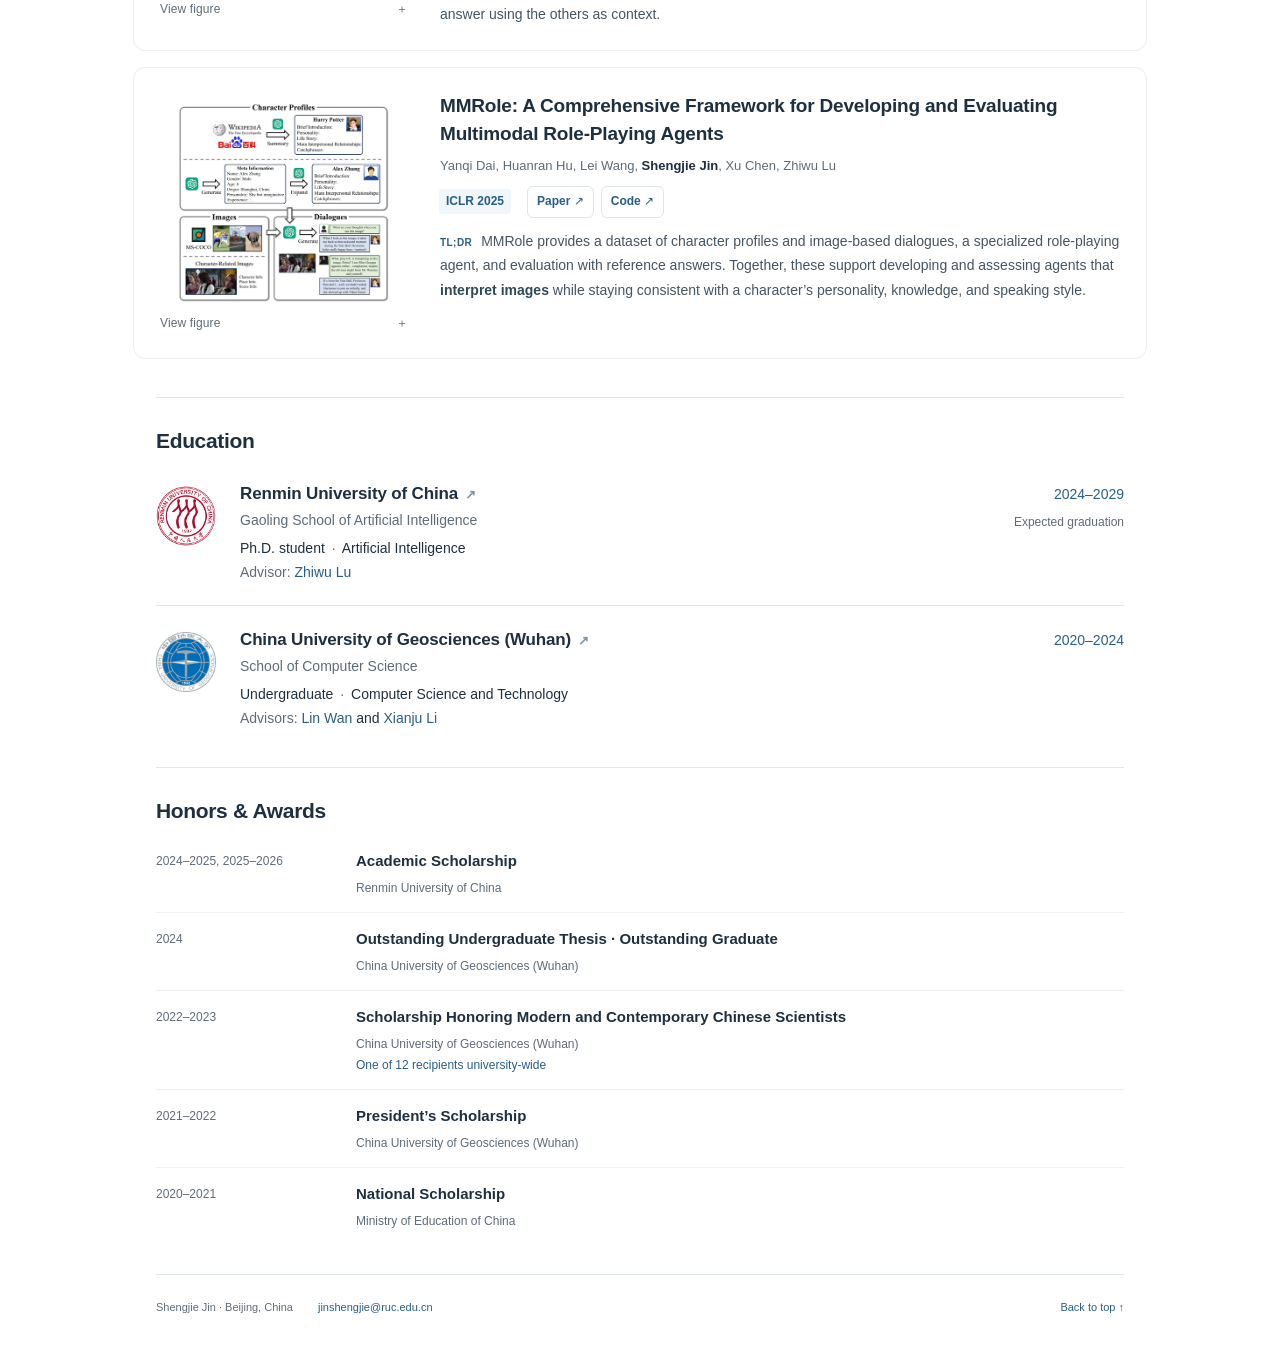
==== commit 1e0a9b36: "Clarify undergraduate degree and reorder advisors" ====
--- a/index.html
+++ b/index.html
@@ -38,7 +38,7 @@
         <div class="intro-copy">
           <h1 id="name">Shengjie Jin</h1>
           <p class="role">Ph.D. student · Beijing, China</p>
-          <p class="bio">I am a third-year Ph.D. student at the <strong>Gaoling School of Artificial Intelligence</strong>, Renmin University of China, advised by Prof. <a href="https://gsai.ruc.edu.cn/luzhiwu" target="_blank" rel="noopener noreferrer">Zhiwu Lu</a>. Previously, I studied Computer Science and Technology at China University of Geosciences (Wuhan).</p>
+          <p class="bio">I am a third-year Ph.D. student at the <strong>Gaoling School of Artificial Intelligence</strong>, Renmin University of China, advised by Prof. <a href="https://gsai.ruc.edu.cn/luzhiwu" target="_blank" rel="noopener noreferrer">Zhiwu Lu</a>. I received my bachelor’s degree in Computer Science and Technology from China University of Geosciences (Wuhan).</p>
           <p class="research-summary">My research interests include <strong>Multimodal Large Language Models</strong>, <strong>LLM Agents</strong>, and <strong>Recursive Self-Improvement</strong> (RSI). My recent work spans GUI agents and agent self-distillation.</p>
           <p class="availability"><span class="availability-dot" aria-hidden="true"></span>I’m looking for research internships.</p>
           <p class="personal">Away from research, I love music and singing <span role="img" aria-label="microphone">🎤</span>, and I’m giving tennis a shot. <span role="img" aria-label="tennis">🎾</span></p>
@@ -143,7 +143,7 @@
               <h3><a href="https://en.cug.edu.cn/" target="_blank" rel="noopener noreferrer">China University of Geosciences (Wuhan)<span class="link-arrow" aria-hidden="true">↗</span></a></h3>
               <p class="education-school">School of Computer Science</p>
               <p class="education-degree">Undergraduate <span class="education-separator" aria-hidden="true">·</span> Computer Science and Technology</p>
-              <p class="education-advisors"><span class="advisor-label">Advisors:</span> <a href="https://grzy.cug.edu.cn/lixianju" target="_blank" rel="noopener noreferrer">Xianju Li</a> and <a href="https://grzy.cug.edu.cn/lwan" target="_blank" rel="noopener noreferrer">Lin Wan</a></p>
+              <p class="education-advisors"><span class="advisor-label">Advisors:</span> <a href="https://grzy.cug.edu.cn/lwan" target="_blank" rel="noopener noreferrer">Lin Wan</a> and <a href="https://grzy.cug.edu.cn/lixianju" target="_blank" rel="noopener noreferrer">Xianju Li</a></p>
             </div>
             <p class="education-date"><span>2020–2024</span></p>
           </li>
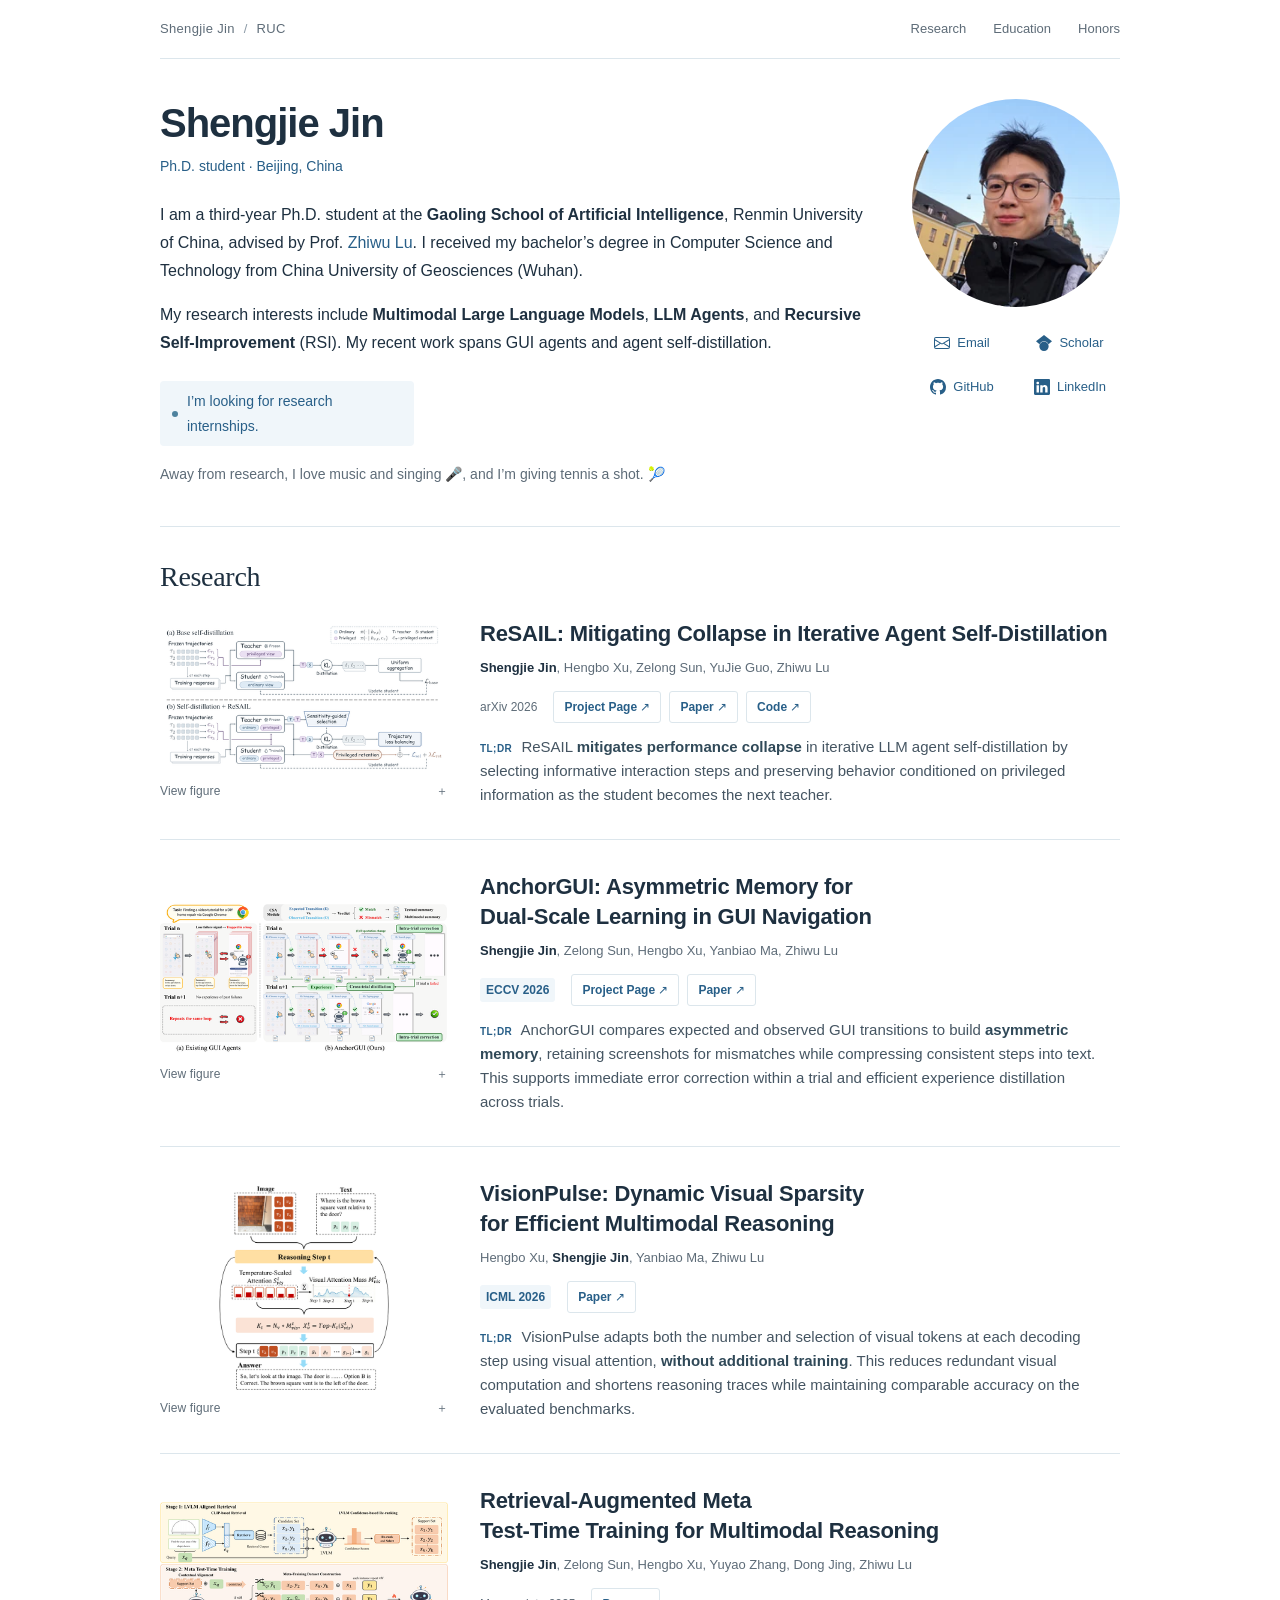
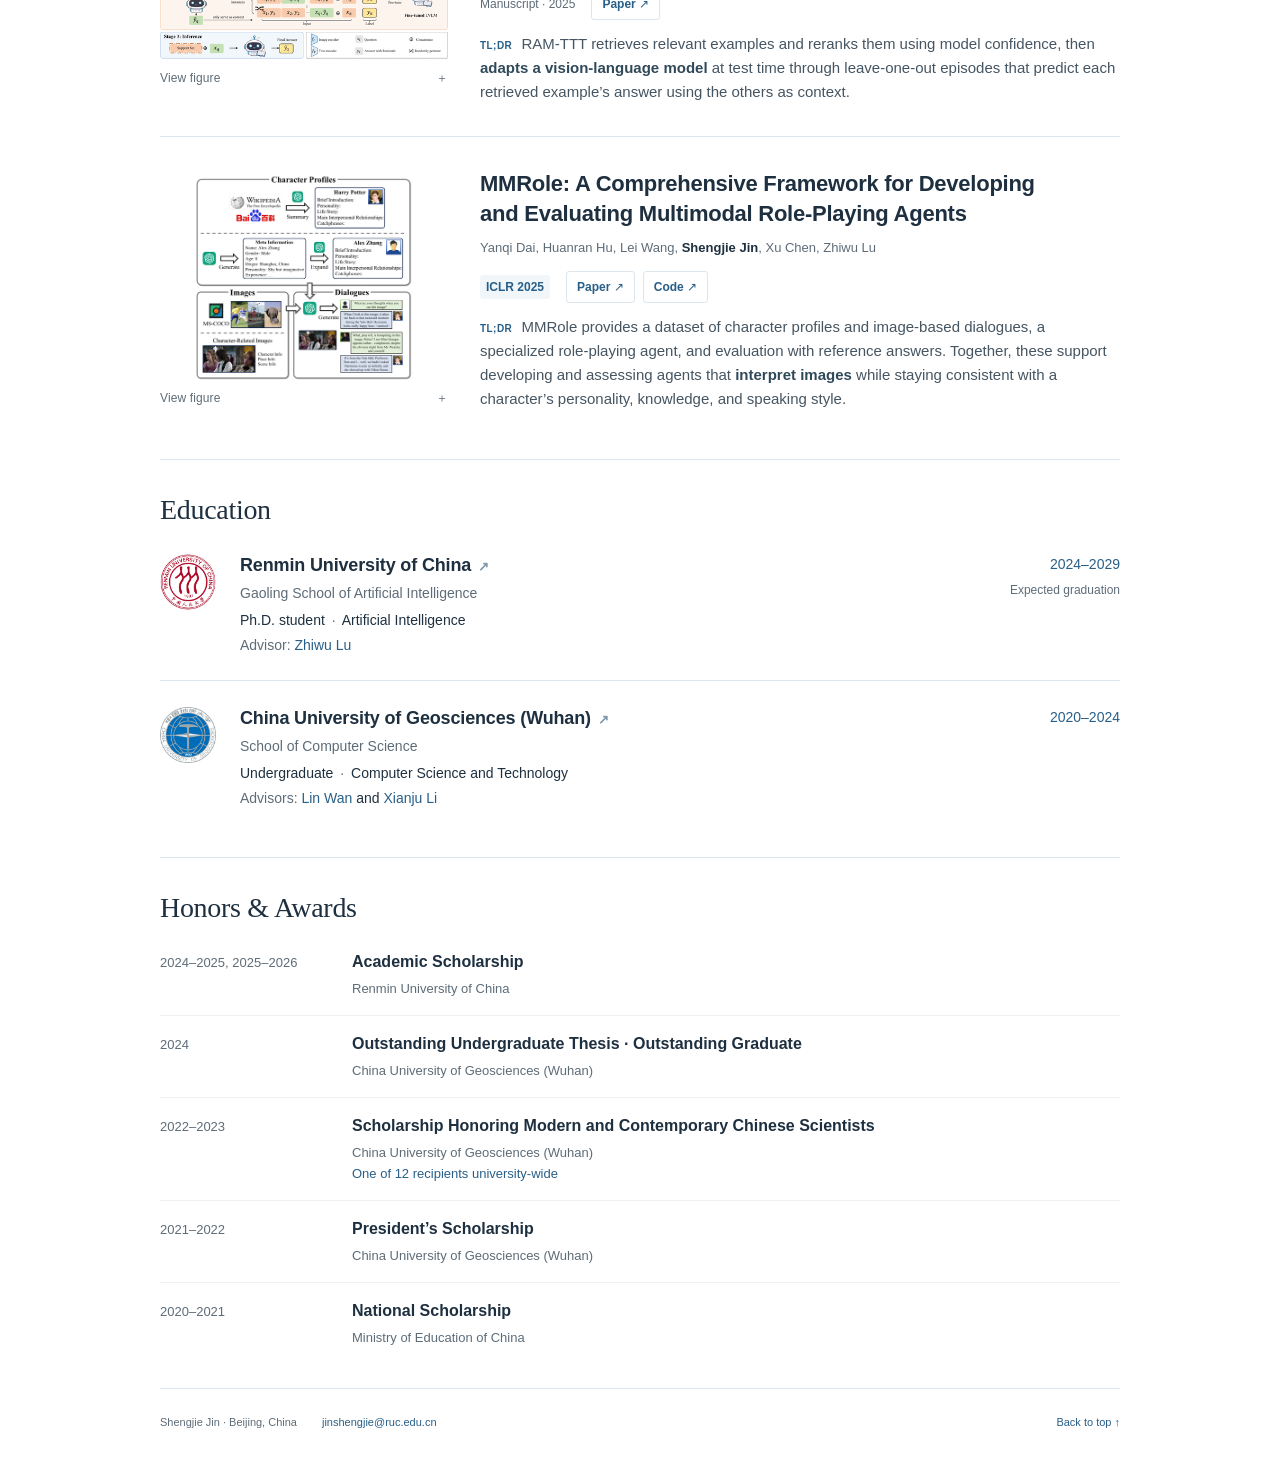
==== commit 8d959551: "Publish ReSAIL and AnchorGUI project pages with sitemap" ====
--- a/index.html
+++ b/index.html
@@ -22,9 +22,10 @@
   <meta name="twitter:image" content="https://shengjiejin.github.io/assets/share-avatar.jpg">
   <link rel="icon" href="assets/favicon.svg" type="image/svg+xml">
   <link rel="stylesheet" href="styles.css?v=bd2f4c8c84f5">
+  <link rel="stylesheet" href="homepage.css?v=6ba48c6d753a">
   <script src="site.js?v=1e55b8c50ab5" defer></script>
 </head>
-<body>
+<body class="home-page">
   <a class="skip" href="#main">Skip to content</a>
   <div class="page">
     <header class="site-header">
@@ -45,7 +46,7 @@
         </div>
         <div class="profile-side">
           <figure class="portrait">
-            <img src="assets/avatar-480.webp" srcset="assets/avatar-240.webp 240w, assets/avatar-480.webp 480w" sizes="(max-width: 600px) 100px, (max-width: 800px) 175px, 208px" width="1254" height="1254" alt="Shengjie Jin" fetchpriority="high">
+            <img src="assets/avatar-480.webp" srcset="assets/avatar-240.webp 240w, assets/avatar-480.webp 480w" sizes="(max-width: 360px) 80px, (max-width: 700px) 96px, (max-width: 900px) 176px, 208px" width="1254" height="1254" alt="Shengjie Jin" fetchpriority="high">
           </figure>
           <div class="social-links" aria-label="Contact and profiles">
             <a href="mailto:jinshengjie@ruc.edu.cn"><svg xmlns="http://www.w3.org/2000/svg" width="16" height="16" fill="currentColor" class="social-icon" viewBox="0 0 16 16" aria-hidden="true" focusable="false">
@@ -65,60 +66,60 @@
         <div class="section-heading"><h2 id="research-heading">Research</h2></div>
         <article class="paper" aria-labelledby="resail-title">
           <a class="paper-figure" href="assets/figures/resail.png" data-figure-title="ReSAIL method overview">
-            <span class="figure-canvas"><img src="assets/figures/resail-800.webp" srcset="assets/figures/resail-480.webp 480w, assets/figures/resail-800.webp 800w" sizes="(max-width: 600px) calc(100vw - 60px), (max-width: 800px) 194px, 248px" width="1600" height="828" alt="A comparison of baseline self-distillation and ReSAIL, including informative step selection, trajectory weighting, and preservation of privileged-information behavior." loading="lazy" decoding="async"></span>
+            <span class="figure-canvas"><img src="assets/figures/resail-800.webp" srcset="assets/figures/resail-480.webp 480w, assets/figures/resail-800.webp 800w" sizes="(max-width: 700px) calc(100vw - 48px), (max-width: 900px) 240px, 288px" width="1600" height="828" alt="A comparison of baseline self-distillation and ReSAIL, including informative step selection, trajectory weighting, and preservation of privileged-information behavior." loading="lazy" decoding="async"></span>
             <span class="figure-caption">View figure <span aria-hidden="true">＋</span></span>
           </a>
           <div class="paper-copy">
-            <h3 id="resail-title"><a class="" href="https://arxiv.org/abs/2609.39306" target="_blank" rel="noopener noreferrer"><span class="paper-name">ReSAIL:</span> Mitigating Collapse in Iterative Agent Self-Distillation</a></h3>
-            <p class="authors"><strong>Shengjie Jin</strong>, Hengbo Xu, Zelong Sun, YuJie Guo, Zhiwu Lu</p>
-            <div class="publication-meta"><span class="preprint">arXiv 2026</span><span class="paper-links"><a class="" href="https://arxiv.org/abs/2609.39306" target="_blank" rel="noopener noreferrer">Paper ↗</a><a class="" href="https://github.com/ShengjieJin/ReSAIL" target="_blank" rel="noopener noreferrer">Code ↗</a></span></div>
+            <h3 id="resail-title"><a class="" href="https://arxiv.org/abs/2609.39306" target="_blank" rel="noopener noreferrer"><span class="paper-name">ReSAIL:</span> Mitigating Collapse in Iterative Agent <span class="title-term">Self-Distillation</span></a></h3>
+            <p class="authors"><strong>Shengjie Jin</strong>, <span>Hengbo Xu</span>, <span>Zelong Sun</span>, <span>YuJie Guo</span>, <span>Zhiwu Lu</span></p>
+            <div class="publication-meta"><span class="preprint">arXiv 2026</span><span class="paper-links"><a href="projects/resail/">Project Page ↗</a><a class="" href="https://arxiv.org/abs/2609.39306" target="_blank" rel="noopener noreferrer">Paper ↗</a><a class="" href="https://github.com/ShengjieJin/ReSAIL" target="_blank" rel="noopener noreferrer">Code ↗</a></span></div>
             <p class="tldr"><span class="tldr-label">TL;DR</span> ReSAIL <strong>mitigates performance collapse</strong> in iterative LLM agent self-distillation by selecting informative interaction steps and preserving behavior conditioned on privileged information as the student becomes the next teacher.</p>
           </div>
         </article>
         <article class="paper" aria-labelledby="anchorgui-title">
           <a class="paper-figure" href="assets/figures/anchorgui.png" data-figure-title="AnchorGUI: memory and learning">
-            <span class="figure-canvas"><img src="assets/figures/anchorgui-800.webp" srcset="assets/figures/anchorgui-480.webp 480w, assets/figures/anchorgui-800.webp 800w" sizes="(max-width: 600px) calc(100vw - 60px), (max-width: 800px) 194px, 248px" width="1600" height="858" alt="A comparison of existing GUI agents and AnchorGUI, showing asymmetric visual memory and learning within and across attempts." loading="lazy" decoding="async"></span>
+            <span class="figure-canvas"><img src="assets/figures/anchorgui-800.webp" srcset="assets/figures/anchorgui-480.webp 480w, assets/figures/anchorgui-800.webp 800w" sizes="(max-width: 700px) calc(100vw - 48px), (max-width: 900px) 240px, 288px" width="1600" height="858" alt="A comparison of existing GUI agents and AnchorGUI, showing asymmetric visual memory and learning within and across attempts." loading="lazy" decoding="async"></span>
             <span class="figure-caption">View figure <span aria-hidden="true">＋</span></span>
           </a>
           <div class="paper-copy">
-            <h3 id="anchorgui-title"><a class="" href="https://arxiv.org/abs/2609.15457" target="_blank" rel="noopener noreferrer"><span class="paper-name">AnchorGUI:</span> Asymmetric Memory for Dual-Scale Learning in GUI Navigation</a></h3>
-            <p class="authors"><strong>Shengjie Jin</strong>, Zelong Sun, Hengbo Xu, Yanbiao Ma, Zhiwu Lu</p>
-            <div class="publication-meta"><span class="venue">ECCV 2026</span><span class="paper-links"><a class="" href="https://arxiv.org/abs/2609.15457" target="_blank" rel="noopener noreferrer">Paper ↗</a></span></div>
+            <h3 id="anchorgui-title"><a class="" href="https://arxiv.org/abs/2609.15457" target="_blank" rel="noopener noreferrer"><span class="paper-name">AnchorGUI:</span> Asymmetric Memory for <span class="title-term">Dual-Scale</span> Learning in GUI Navigation</a></h3>
+            <p class="authors"><strong>Shengjie Jin</strong>, <span>Zelong Sun</span>, <span>Hengbo Xu</span>, <span>Yanbiao Ma</span>, <span>Zhiwu Lu</span></p>
+            <div class="publication-meta"><span class="venue">ECCV 2026</span><span class="paper-links"><a href="projects/anchorgui/">Project Page ↗</a><a class="" href="https://arxiv.org/abs/2609.15457" target="_blank" rel="noopener noreferrer">Paper ↗</a></span></div>
             <p class="tldr"><span class="tldr-label">TL;DR</span> AnchorGUI compares expected and observed GUI transitions to build <strong>asymmetric memory</strong>, retaining screenshots for mismatches while compressing consistent steps into text. This supports immediate error correction within a trial and efficient experience distillation across trials.</p>
           </div>
         </article>
         <article class="paper" aria-labelledby="visionpulse-title">
           <a class="paper-figure" href="assets/figures/visionpulse.png" data-figure-title="VisionPulse framework">
-            <span class="figure-canvas"><img src="assets/figures/visionpulse-800.webp" srcset="assets/figures/visionpulse-480.webp 480w, assets/figures/visionpulse-800.webp 800w" sizes="(max-width: 600px) calc(100vw - 60px), (max-width: 800px) 194px, 248px" width="697" height="852" alt="The VisionPulse framework for dynamically selecting visual tokens during multimodal reasoning." loading="lazy" decoding="async"></span>
+            <span class="figure-canvas"><img src="assets/figures/visionpulse-800.webp" srcset="assets/figures/visionpulse-480.webp 480w, assets/figures/visionpulse-800.webp 800w" sizes="(max-width: 700px) calc(100vw - 48px), (max-width: 900px) 240px, 288px" width="697" height="852" alt="The VisionPulse framework for dynamically selecting visual tokens during multimodal reasoning." loading="lazy" decoding="async"></span>
             <span class="figure-caption">View figure <span aria-hidden="true">＋</span></span>
           </a>
           <div class="paper-copy">
             <h3 id="visionpulse-title"><a class="" href="https://arxiv.org/abs/2605.31457" target="_blank" rel="noopener noreferrer"><span class="paper-name">VisionPulse:</span> Dynamic Visual Sparsity for Efficient Multimodal Reasoning</a></h3>
-            <p class="authors">Hengbo Xu, <strong>Shengjie Jin</strong>, Yanbiao Ma, Zhiwu Lu</p>
+            <p class="authors"><span>Hengbo Xu</span>, <strong>Shengjie Jin</strong>, <span>Yanbiao Ma</span>, <span>Zhiwu Lu</span></p>
             <div class="publication-meta"><span class="venue">ICML 2026</span><span class="paper-links"><a class="" href="https://arxiv.org/abs/2605.31457" target="_blank" rel="noopener noreferrer">Paper ↗</a></span></div>
             <p class="tldr"><span class="tldr-label">TL;DR</span> VisionPulse adapts both the number and selection of visual tokens at each decoding step using visual attention, <strong>without additional training</strong>. This reduces redundant visual computation and shortens reasoning traces while maintaining comparable accuracy on the evaluated benchmarks.</p>
           </div>
         </article>
         <article class="paper" aria-labelledby="ram-ttt-title">
           <a class="paper-figure" href="assets/figures/ram-ttt.png" data-figure-title="RAM-TTT method overview">
-            <span class="figure-canvas"><img src="assets/figures/ram-ttt-800.webp" srcset="assets/figures/ram-ttt-480.webp 480w, assets/figures/ram-ttt-800.webp 800w" sizes="(max-width: 600px) calc(100vw - 60px), (max-width: 800px) 194px, 248px" width="1600" height="876" alt="The RAM-TTT pipeline: retrieve and rerank relevant examples, adapt the model at test time, then generate an answer." loading="lazy" decoding="async"></span>
+            <span class="figure-canvas"><img src="assets/figures/ram-ttt-800.webp" srcset="assets/figures/ram-ttt-480.webp 480w, assets/figures/ram-ttt-800.webp 800w" sizes="(max-width: 700px) calc(100vw - 48px), (max-width: 900px) 240px, 288px" width="1600" height="876" alt="The RAM-TTT pipeline: retrieve and rerank relevant examples, adapt the model at test time, then generate an answer." loading="lazy" decoding="async"></span>
             <span class="figure-caption">View figure <span aria-hidden="true">＋</span></span>
           </a>
           <div class="paper-copy">
-            <h3 id="ram-ttt-title"><a class="" href="papers/ram-ttt.pdf" target="_blank" rel="noopener noreferrer">Retrieval-Augmented Meta Test-Time Training for Multimodal Reasoning</a></h3>
-            <p class="authors"><strong>Shengjie Jin</strong>, Zelong Sun, Hengbo Xu, Yuyao Zhang, Dong Jing, Zhiwu Lu</p>
+            <h3 id="ram-ttt-title"><a class="" href="papers/ram-ttt.pdf" target="_blank" rel="noopener noreferrer">Retrieval-Augmented Meta <span class="title-term">Test-Time</span> Training for Multimodal Reasoning</a></h3>
+            <p class="authors"><strong>Shengjie Jin</strong>, <span>Zelong Sun</span>, <span>Hengbo Xu</span>, <span>Yuyao Zhang</span>, <span>Dong Jing</span>, <span>Zhiwu Lu</span></p>
             <div class="publication-meta"><span class="preprint">Manuscript · 2025</span><span class="paper-links"><a class="" href="papers/ram-ttt.pdf" target="_blank" rel="noopener noreferrer">Paper ↗</a></span></div>
             <p class="tldr"><span class="tldr-label">TL;DR</span> RAM-TTT retrieves relevant examples and reranks them using model confidence, then <strong>adapts a vision-language model</strong> at test time through leave-one-out episodes that predict each retrieved example’s answer using the others as context.</p>
           </div>
         </article>
         <article class="paper" aria-labelledby="mmrole-title">
           <a class="paper-figure" href="assets/figures/mmrole.png" data-figure-title="MMRole framework">
-            <span class="figure-canvas"><img src="assets/figures/mmrole-800.webp" srcset="assets/figures/mmrole-480.webp 480w, assets/figures/mmrole-800.webp 800w" sizes="(max-width: 600px) calc(100vw - 60px), (max-width: 800px) 194px, 248px" width="1600" height="1542" alt="The MMRole framework for constructing multimodal character profiles and role-playing conversations." loading="lazy" decoding="async"></span>
+            <span class="figure-canvas"><img src="assets/figures/mmrole-800.webp" srcset="assets/figures/mmrole-480.webp 480w, assets/figures/mmrole-800.webp 800w" sizes="(max-width: 700px) calc(100vw - 48px), (max-width: 900px) 240px, 288px" width="1600" height="1542" alt="The MMRole framework for constructing multimodal character profiles and role-playing conversations." loading="lazy" decoding="async"></span>
             <span class="figure-caption">View figure <span aria-hidden="true">＋</span></span>
           </a>
           <div class="paper-copy">
-            <h3 id="mmrole-title"><a class="" href="https://arxiv.org/abs/2408.04203" target="_blank" rel="noopener noreferrer"><span class="paper-name">MMRole:</span> A Comprehensive Framework for Developing and Evaluating Multimodal Role-Playing Agents</a></h3>
-            <p class="authors">Yanqi Dai, Huanran Hu, Lei Wang, <strong>Shengjie Jin</strong>, Xu Chen, Zhiwu Lu</p>
+            <h3 id="mmrole-title"><a class="" href="https://arxiv.org/abs/2408.04203" target="_blank" rel="noopener noreferrer"><span class="paper-name">MMRole:</span> A Comprehensive Framework for Developing and Evaluating Multimodal <span class="title-term">Role-Playing</span> Agents</a></h3>
+            <p class="authors"><span>Yanqi Dai</span>, <span>Huanran Hu</span>, <span>Lei Wang</span>, <strong>Shengjie Jin</strong>, <span>Xu Chen</span>, <span>Zhiwu Lu</span></p>
             <div class="publication-meta"><span class="venue">ICLR 2025</span><span class="paper-links"><a class="" href="https://arxiv.org/abs/2408.04203" target="_blank" rel="noopener noreferrer">Paper ↗</a><a class="" href="https://github.com/YanqiDai/MMRole" target="_blank" rel="noopener noreferrer">Code ↗</a></span></div>
             <p class="tldr"><span class="tldr-label">TL;DR</span> MMRole provides a dataset of character profiles and image-based dialogues, a specialized role-playing agent, and evaluation with reference answers. Together, these support developing and assessing agents that <strong>interpret images</strong> while staying consistent with a character’s personality, knowledge, and speaking style.</p>
           </div>
--- a/homepage.css
+++ b/homepage.css
@@ -0,0 +1,119 @@
+/* Homepage-only editorial layout; project pages retain their reviewed styles. */
+.home-page .page { width: calc(100% - 80px); max-width: 960px; padding: 0; margin-inline: auto; }
+.home-page .site-header { margin: 0; padding: 12px 0; }
+.home-page .intro { grid-template-columns: minmax(0,1fr) 208px; gap: 48px; padding: 40px 0; }
+.home-page h1 { font-size: 40px; line-height: 48px; font-weight: 600; letter-spacing: -1px; margin: 0 0 8px; }
+.home-page .role { font-size: 14px; line-height: 22px; margin: 0 0 24px; }
+.home-page .bio, .home-page .research-summary { font-size: 16px; line-height: 28px; margin-bottom: 16px; text-wrap: pretty; }
+.home-page .personal { font-size: 14px; line-height: 24px; margin: 0; }
+.home-page .availability { margin: 24px 0 16px; padding: 8px 12px; border-radius: 4px; }
+.home-page .portrait { margin: 0; }
+.home-page .social-links { margin-top: 16px; gap: 4px 8px; font-size: 13px; line-height: 20px; }
+.home-page .social-links a { min-height: 40px; border-radius: 3px; }
+.home-page .section { padding-top: 32px; }
+.home-page .section-heading { margin-bottom: 24px; }
+.home-page .section-heading h2 { font: 500 28px/36px Georgia, "Times New Roman", serif; letter-spacing: -.3px; }
+.home-page .paper { grid-template-columns: 288px minmax(0,1fr); gap: 32px; margin: 0; padding: 32px 0; border: 0; border-bottom: 1px solid var(--line); border-radius: 0; background: white; box-shadow: none; transform: none; }
+.home-page .paper:first-of-type { padding-top: 0; }
+.home-page .paper:last-child { padding-bottom: 0; border-bottom: 0; }
+.home-page .paper:hover, .home-page .paper:focus-within { background: white; box-shadow: none; transform: none; border-color: var(--line); }
+.home-page .paper-figure { margin: 0; align-self: center; }
+.home-page .figure-canvas { width: 100%; height: auto; min-height: 0; padding: 0; border-radius: 0; background: white; box-shadow: none; }
+.home-page .figure-canvas img { width: 100%; height: auto; max-height: 208px; object-fit: contain; }
+.home-page .paper-figure:hover img { transform: none; }
+.home-page .paper-figure:hover .figure-canvas, .home-page .paper-figure:focus-visible .figure-canvas { box-shadow: none; }
+.home-page .figure-caption { margin-top: 8px; padding: 0; font-size: 12px; line-height: 20px; }
+.home-page .paper h3 { margin: 0 0 8px; font-size: 22px; line-height: 30px; font-weight: 600; letter-spacing: -.25px; text-wrap: pretty; }
+.home-page .paper-name { font-weight: 650; }
+.home-page .title-term, .home-page .authors > span, .home-page .authors > strong { white-space: nowrap; }
+.home-page .authors { font-size: 13px; line-height: 22px; margin-bottom: 12px; }
+.home-page .publication-meta { gap: 8px 16px; }
+.home-page .venue { font-size: 12px; line-height: 20px; padding: 2px 6px; border-radius: 3px; margin-left: 0; }
+.home-page .preprint { font-size: 12px; line-height: 20px; }
+.home-page .paper-links { flex-wrap: wrap; gap: 8px; }
+.home-page .paper-links a { min-height: 32px; padding: 4px 10px; font-size: 12px; line-height: 20px; border-radius: 3px; }
+.home-page .paper-links a:hover, .home-page .social-links a:hover { transform: none; }
+.home-page .tldr { font-size: 15px; line-height: 24px; margin-top: 12px; text-wrap: pretty; }
+.home-page .tldr-label { font-size: 10px; line-height: 16px; }
+.home-page .education, .home-page .honors { margin-top: 48px; padding-top: 32px; }
+.home-page .education-list li { grid-template-columns: 56px minmax(0,1fr) 160px; gap: 24px; padding: 24px 0; }
+.home-page .education-list li:first-child { padding-top: 0; }
+.home-page .education-list li:last-child { padding-bottom: 0; border-bottom: 0; }
+.home-page .school-crest { width: 56px; height: 56px; margin-top: 2px; }
+.home-page .education-copy h3 { font-size: 18px; line-height: 26px; font-weight: 600; }
+.home-page .education-school { font-size: 14px; line-height: 22px; }
+.home-page .education-degree { font-size: 14px; line-height: 24px; margin-top: 4px; }
+.home-page .education-advisors { font-size: 14px; line-height: 22px; }
+.home-page .education-date { font-size: 14px; line-height: 24px; }
+.home-page .education-date small { font-size: 12px; line-height: 20px; margin-top: 4px; }
+.home-page .honors-list li { grid-template-columns: 160px minmax(0,1fr); gap: 32px; padding: 16px 0; }
+.home-page .honors-list li:first-child { padding-top: 0; }
+.home-page .honors-list li:last-child { padding-bottom: 0; }
+.home-page .honor-date { font-size: 13px; line-height: 22px; }
+.home-page .honor-title { font-size: 16px; line-height: 24px; font-weight: 550; }
+.home-page .entry-note { font-size: 13px; line-height: 21px; margin-top: 4px; }
+.home-page footer { margin-top: 40px; padding: 24px 0 32px; }
+@media(max-width:1100px) { .home-page .page { width: calc(100% - 64px); } }
+@media(min-width:701px) and (max-width:900px) {
+  .home-page .intro { grid-template-columns: minmax(0,1fr) 176px; gap: 32px; }
+  .home-page .paper { grid-template-columns: 240px minmax(0,1fr); gap: 24px; }
+  .home-page .paper h3 { font-size: 20px; line-height: 28px; }
+  .home-page .figure-canvas img { max-height: 192px; }
+  .home-page .education-list li { grid-template-columns: 56px minmax(0,1fr) 144px; gap: 16px; }
+  .home-page .honors-list li { grid-template-columns: 144px minmax(0,1fr); gap: 24px; }
+}
+@media(max-width:700px) {
+  .home-page .page { width: calc(100% - 48px); }
+  .home-page .site-header { margin: 0; padding: 8px 0; gap: 12px; }
+  .home-page nav { font-size: 12px; gap: 16px; }
+  .home-page nav a { min-height: 40px; }
+  .home-page .intro { grid-template-columns: minmax(0,1fr) 96px; gap: 16px; padding: 32px 0; }
+  .home-page .intro-copy, .home-page .profile-side { display: contents; }
+  .home-page h1 { grid-column: 1; grid-row: 1; font-size: 30px; line-height: 36px; margin: 0; align-self: end; }
+  .home-page .role { grid-column: 1; grid-row: 2; font-size: 12px; line-height: 20px; margin: 0; align-self: start; }
+  .home-page .portrait { grid-column: 2; grid-row: 1 / 3; width: 96px; margin: 0; }
+  .home-page .social-links { grid-column: 1 / -1; grid-row: 3; margin: 0 0 8px; }
+  .home-page .social-links a { min-height: 44px; }
+  .home-page .bio, .home-page .research-summary, .home-page .personal, .home-page .availability { grid-column: 1 / -1; margin: 0; }
+  .home-page .bio, .home-page .research-summary { font-size: 15px; line-height: 26px; }
+  .home-page .personal { font-size: 14px; line-height: 24px; }
+  .home-page .availability { font-size: 13px; }
+  .home-page .section-heading h2 { font-size: 25px; line-height: 32px; }
+  .home-page .paper { grid-template-columns: 1fr; gap: 24px; padding: 32px 0; margin: 0; }
+  .home-page .paper-copy { grid-row: 1; }
+  .home-page .paper h3 { font-size: 20px; line-height: 28px; }
+  .home-page .publication-meta { align-items: start; }
+  .home-page .venue, .home-page .preprint { flex-basis: 100%; }
+  .home-page .venue { width: fit-content; flex-basis: auto; }
+  .home-page .paper-links { width: 100%; }
+  .home-page .paper-links a { min-height: 40px; }
+  .home-page .tldr { font-size: 15px; line-height: 25px; }
+  .home-page .paper-figure { width: 100%; max-width: none; }
+  .home-page .figure-canvas { height: auto; }
+  .home-page .figure-canvas img { height: auto; max-height: 260px; }
+  .home-page .education, .home-page .honors { margin-top: 40px; }
+  .home-page .education-list li { grid-template-columns: 48px minmax(0,1fr); gap: 8px 16px; }
+  .home-page .education-copy { display: contents; }
+  .home-page .school-crest { grid-column: 1; grid-row: 1; width: 48px; height: 48px; }
+  .home-page .education-copy h3 { grid-column: 2; grid-row: 1; font-size: 17px; line-height: 24px; margin: 0; text-wrap: pretty; }
+  .home-page .education-date { grid-column: 2; grid-row: 2; font-size: 12px; line-height: 20px; text-align: left; margin: 0; }
+  .home-page .education-date small { display: inline; margin: 0 0 0 8px; font-size: 11px; }
+  .home-page .education-school { grid-column: 1 / -1; grid-row: 3; font-size: 14px; line-height: 22px; }
+  .home-page .education-degree { grid-column: 1 / -1; grid-row: 4; font-size: 14px; line-height: 22px; margin: 0; }
+  .home-page .education-advisors { grid-column: 1 / -1; grid-row: 5; font-size: 14px; line-height: 22px; }
+  .home-page .honors-list li { grid-template-columns: 1fr; gap: 4px; padding: 16px 0; }
+  .home-page .honor-date { font-size: 12px; line-height: 20px; padding: 0; }
+  .home-page .honor-title { font-size: 15px; line-height: 23px; }
+  .home-page .entry-note { font-size: 12px; line-height: 20px; }
+}
+@media(max-width:380px) {
+  .home-page .site-header { display: block; }
+  .home-page nav { justify-content: space-between; }
+}
+@media(max-width:360px) {
+  .home-page .intro { grid-template-columns: minmax(0,1fr) 80px; }
+  .home-page .portrait { width: 80px; }
+  .home-page h1 { font-size: 28px; line-height: 34px; }
+  .home-page .paper h3 { font-size: 19px; line-height: 27px; }
+}
+@media(min-width:701px) { .home-page .paper h3 { text-wrap: balance; } }
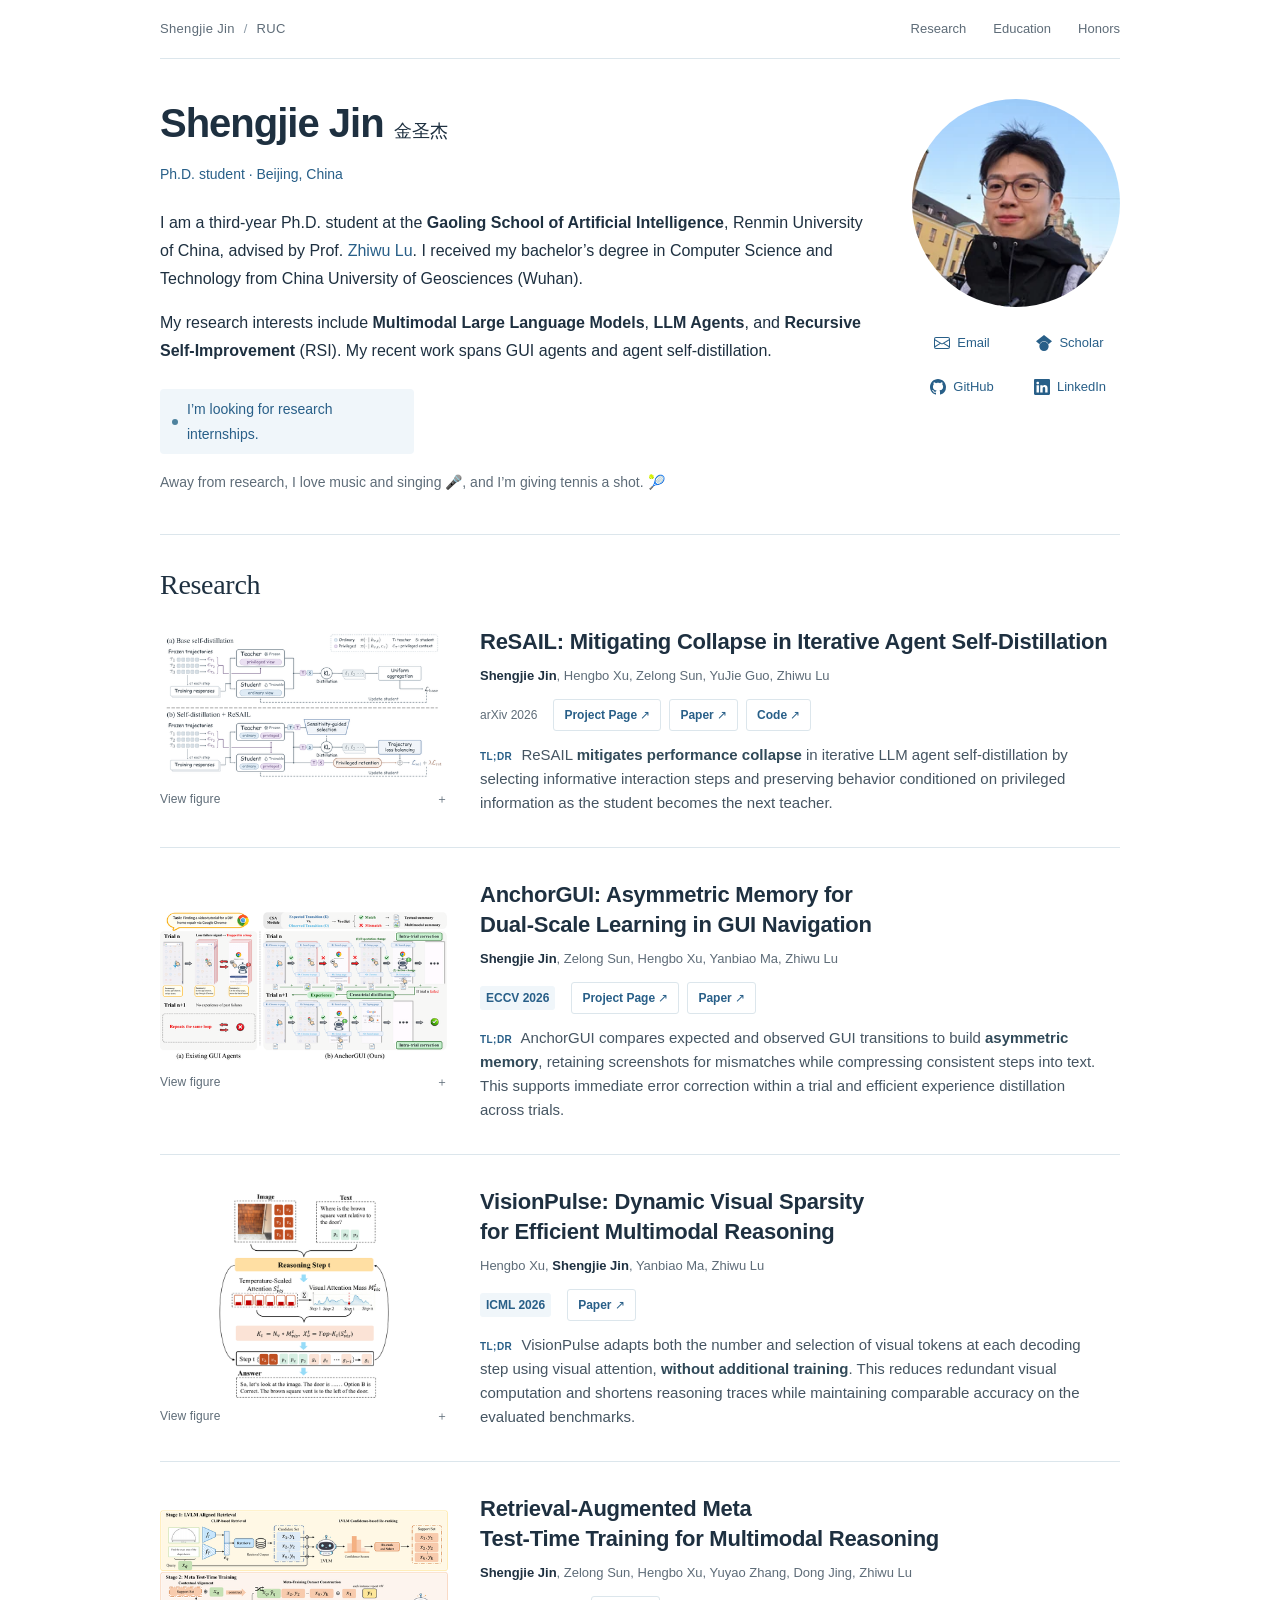
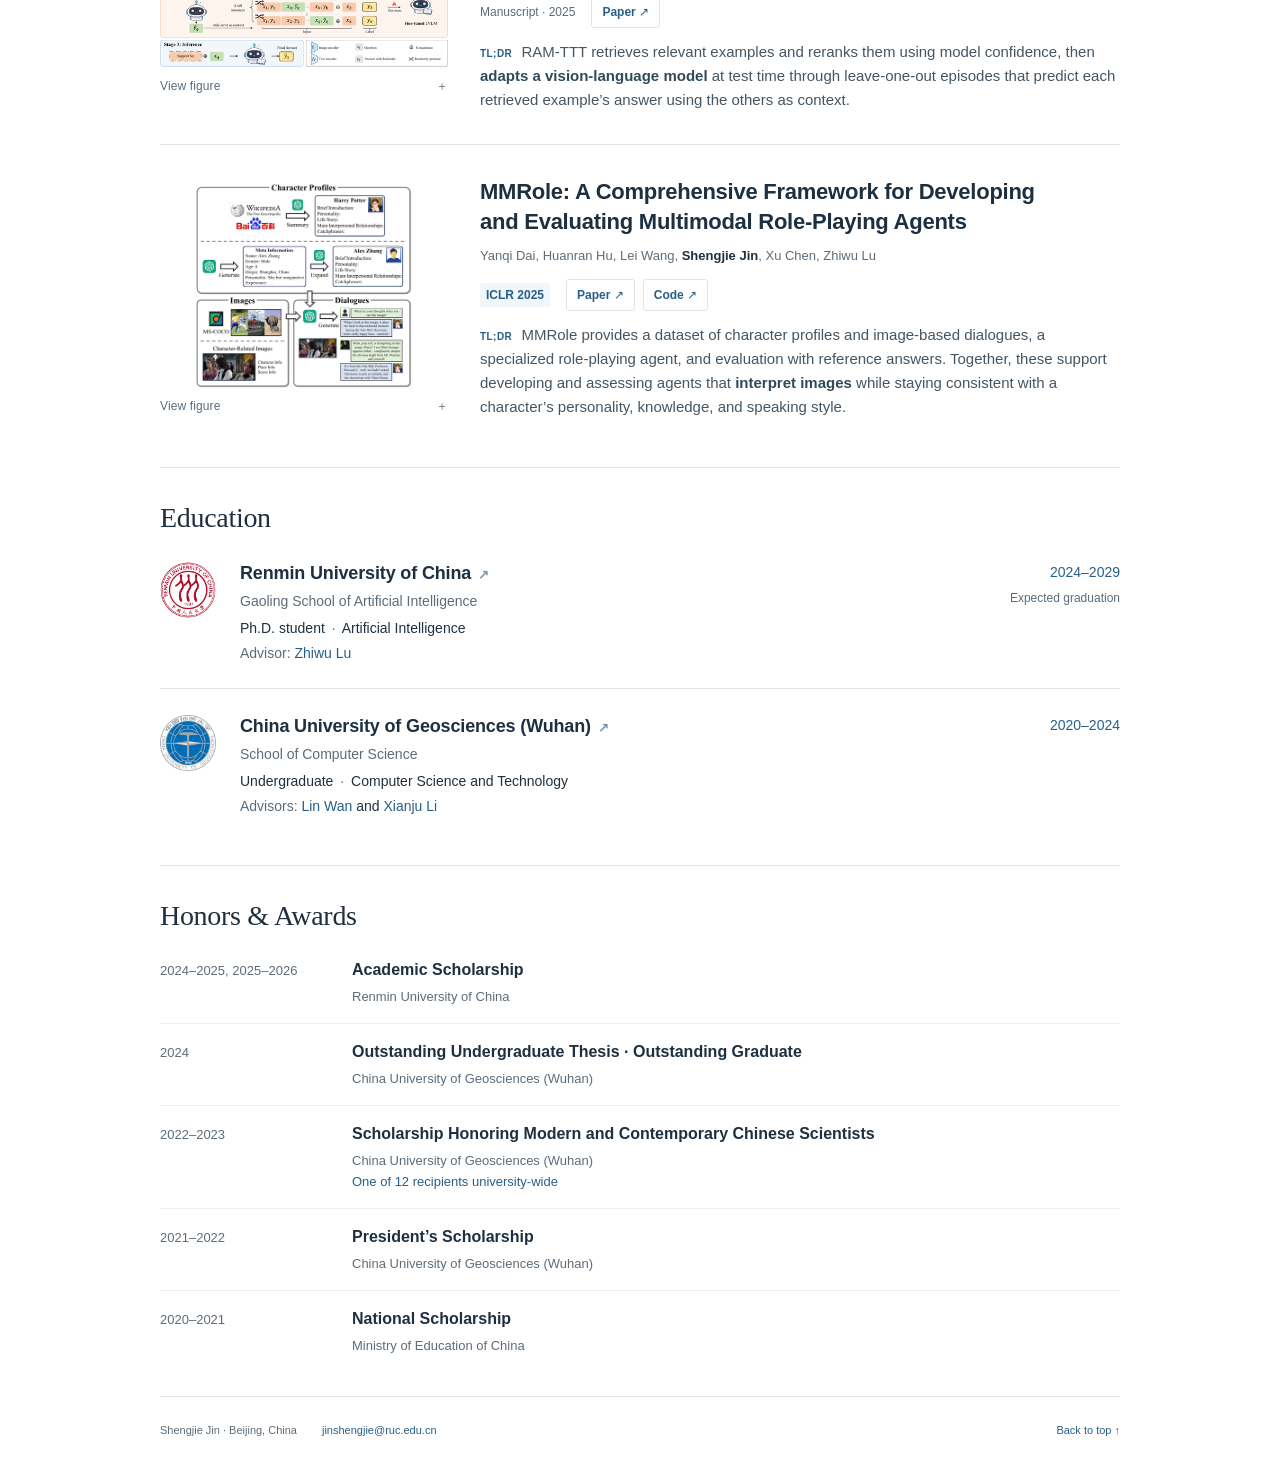
==== commit 81422d4d: "Add bilingual identity metadata and search engine verification" ====
--- a/index.html
+++ b/index.html
@@ -3,13 +3,14 @@
 <head>
   <meta charset="utf-8">
   <meta name="viewport" content="width=device-width, initial-scale=1">
-  <meta name="description" content="Shengjie Jin is a Ph.D. student at Renmin University of China, interested in multimodal large language models, AI agents, and recursive self-improvement.">
+  <meta name="description" content="Shengjie Jin (金圣杰) is a Ph.D. student at Renmin University of China, interested in multimodal large language models, AI agents, and recursive self-improvement.">
   <meta name="theme-color" content="#ffffff">
-  <title>Shengjie Jin | Academic Homepage</title>
+  <meta name="msvalidate.01" content="466F9F572F039A2DA961E83B96752701">
+  <title>Shengjie Jin (金圣杰) | Academic Homepage</title>
   <link rel="canonical" href="https://shengjiejin.github.io/">
   <meta property="og:type" content="website">
   <meta property="og:site_name" content="Shengjie Jin">
-  <meta property="og:title" content="Shengjie Jin | Academic Homepage">
+  <meta property="og:title" content="Shengjie Jin (金圣杰) | Academic Homepage">
   <meta property="og:description" content="Ph.D. student at Renmin University of China. Research in multimodal large language models, AI agents, and recursive self-improvement.">
   <meta property="og:url" content="https://shengjiejin.github.io/">
   <meta property="og:image" content="https://shengjiejin.github.io/assets/share-avatar.jpg">
@@ -17,13 +18,14 @@
   <meta property="og:image:height" content="480">
   <meta property="og:image:alt" content="Shengjie Jin">
   <meta name="twitter:card" content="summary">
-  <meta name="twitter:title" content="Shengjie Jin | Academic Homepage">
+  <meta name="twitter:title" content="Shengjie Jin (金圣杰) | Academic Homepage">
   <meta name="twitter:description" content="Ph.D. student at Renmin University of China. Multimodal large language models, AI agents, and recursive self-improvement.">
   <meta name="twitter:image" content="https://shengjiejin.github.io/assets/share-avatar.jpg">
   <link rel="icon" href="assets/favicon.svg" type="image/svg+xml">
   <link rel="stylesheet" href="styles.css?v=bd2f4c8c84f5">
-  <link rel="stylesheet" href="homepage.css?v=6ba48c6d753a">
+  <link rel="stylesheet" href="homepage.css?v=49e98f406429">
   <script src="site.js?v=1e55b8c50ab5" defer></script>
+<script type="application/ld+json">{"@context": "https://schema.org", "@graph": [{"@type": "Person", "@id": "https://shengjiejin.github.io/#person", "name": "Shengjie Jin", "alternateName": "金圣杰", "url": "https://shengjiejin.github.io/", "jobTitle": "Ph.D. student", "affiliation": {"@type": "CollegeOrUniversity", "name": "Renmin University of China", "url": "https://www.ruc.edu.cn/"}, "knowsAbout": ["Multimodal large language models", "AI agents", "Agent post-training", "Recursive self-improvement"], "sameAs": ["https://github.com/ShengjieJin", "https://scholar.google.com/citations?user=MmAbh7oAAAAJ", "https://www.linkedin.com/in/shengjie-jin-676384440/"]}, {"@type": "ProfilePage", "@id": "https://shengjiejin.github.io/#profile", "url": "https://shengjiejin.github.io/", "name": "Shengjie Jin (金圣杰) — Academic Homepage", "mainEntity": {"@id": "https://shengjiejin.github.io/#person"}}]}</script>
 </head>
 <body class="home-page">
   <a class="skip" href="#main">Skip to content</a>
@@ -37,7 +39,7 @@
     <main id="main">
       <section class="intro" aria-labelledby="name">
         <div class="intro-copy">
-          <h1 id="name">Shengjie Jin</h1>
+          <h1 id="name">Shengjie Jin <span class="native-name" lang="zh-CN">金圣杰</span></h1>
           <p class="role">Ph.D. student · Beijing, China</p>
           <p class="bio">I am a third-year Ph.D. student at the <strong>Gaoling School of Artificial Intelligence</strong>, Renmin University of China, advised by Prof. <a href="https://gsai.ruc.edu.cn/luzhiwu" target="_blank" rel="noopener noreferrer">Zhiwu Lu</a>. I received my bachelor’s degree in Computer Science and Technology from China University of Geosciences (Wuhan).</p>
           <p class="research-summary">My research interests include <strong>Multimodal Large Language Models</strong>, <strong>LLM Agents</strong>, and <strong>Recursive Self-Improvement</strong> (RSI). My recent work spans GUI agents and agent self-distillation.</p>
--- a/homepage.css
+++ b/homepage.css
@@ -117,3 +117,5 @@
   .home-page .paper h3 { font-size: 19px; line-height: 27px; }
 }
 @media(min-width:701px) { .home-page .paper h3 { text-wrap: balance; } }
+
+.home-page .native-name { font-size: 18px; font-weight: 500; letter-spacing: 0; white-space: nowrap; }
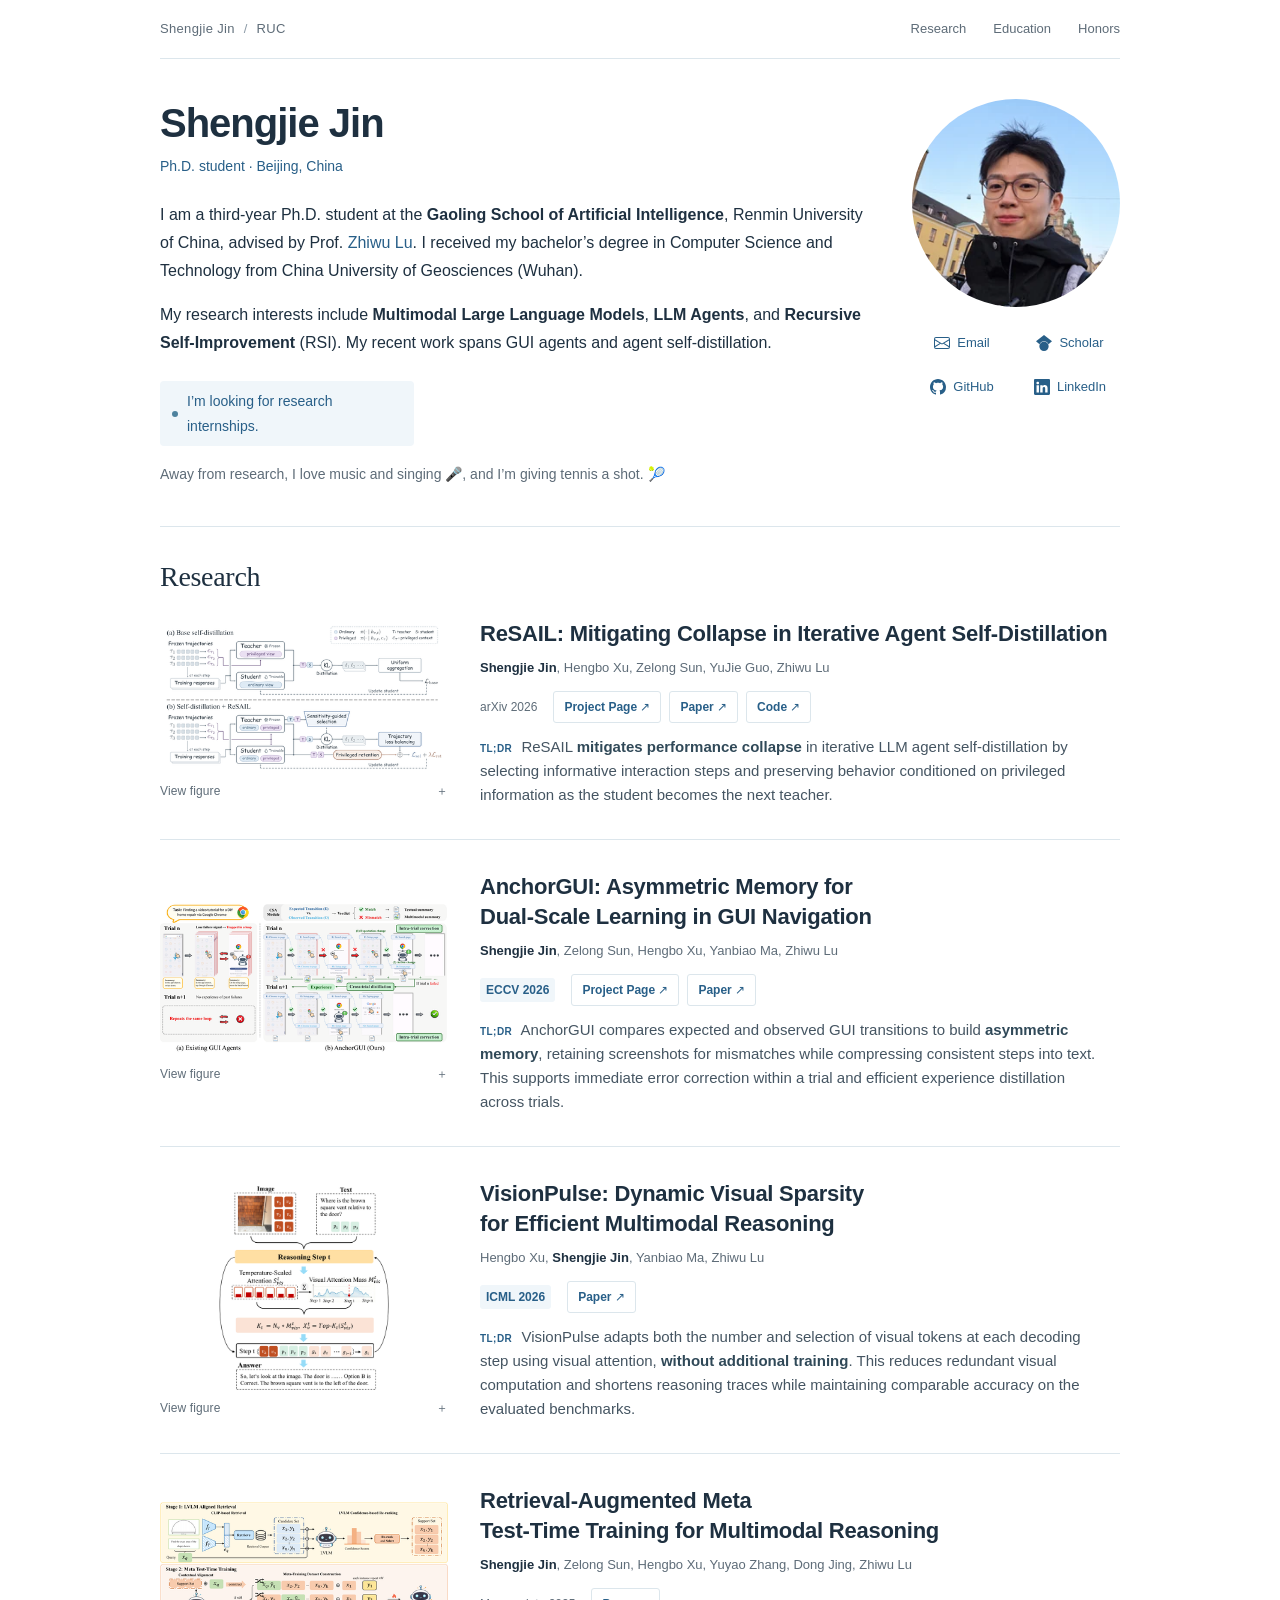
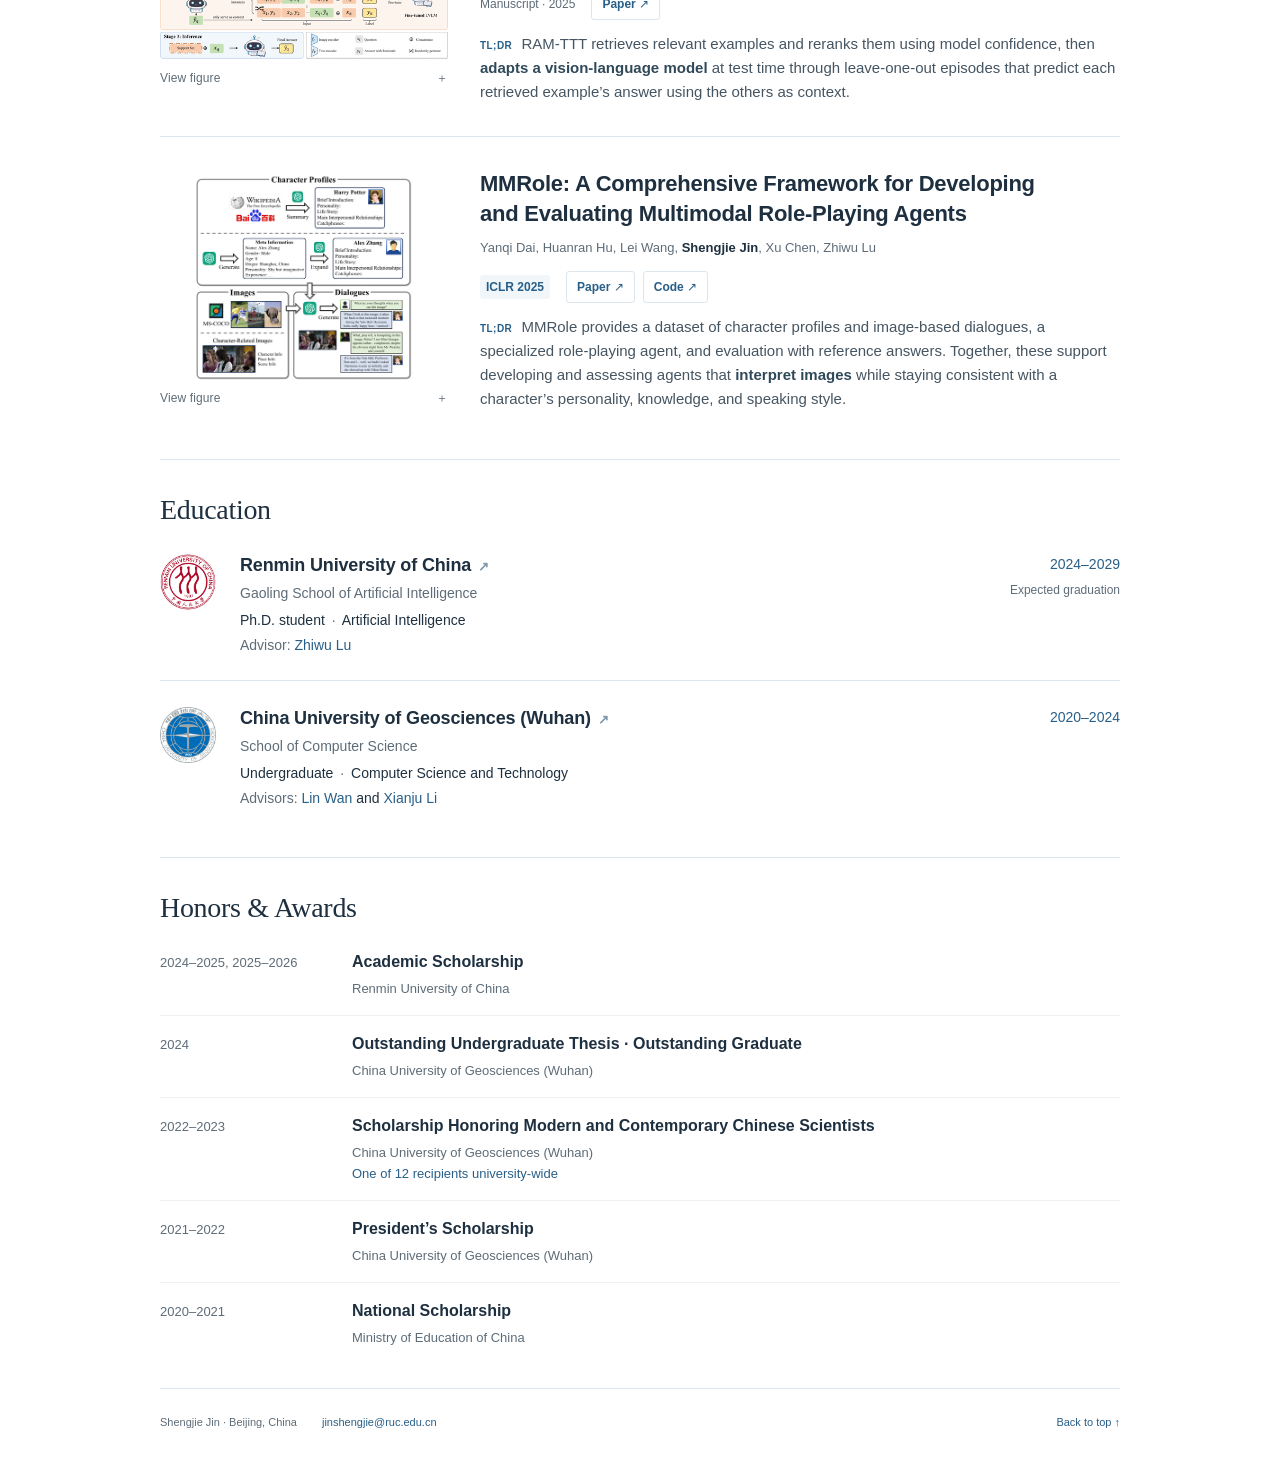
==== commit ad8d115e: "Keep Chinese name in identity metadata only" ====
--- a/index.html
+++ b/index.html
@@ -3,14 +3,14 @@
 <head>
   <meta charset="utf-8">
   <meta name="viewport" content="width=device-width, initial-scale=1">
-  <meta name="description" content="Shengjie Jin (金圣杰) is a Ph.D. student at Renmin University of China, interested in multimodal large language models, AI agents, and recursive self-improvement.">
+  <meta name="description" content="Shengjie Jin is a Ph.D. student at Renmin University of China, interested in multimodal large language models, AI agents, and recursive self-improvement.">
   <meta name="theme-color" content="#ffffff">
   <meta name="msvalidate.01" content="466F9F572F039A2DA961E83B96752701">
-  <title>Shengjie Jin (金圣杰) | Academic Homepage</title>
+  <title>Shengjie Jin | Academic Homepage</title>
   <link rel="canonical" href="https://shengjiejin.github.io/">
   <meta property="og:type" content="website">
   <meta property="og:site_name" content="Shengjie Jin">
-  <meta property="og:title" content="Shengjie Jin (金圣杰) | Academic Homepage">
+  <meta property="og:title" content="Shengjie Jin | Academic Homepage">
   <meta property="og:description" content="Ph.D. student at Renmin University of China. Research in multimodal large language models, AI agents, and recursive self-improvement.">
   <meta property="og:url" content="https://shengjiejin.github.io/">
   <meta property="og:image" content="https://shengjiejin.github.io/assets/share-avatar.jpg">
@@ -18,14 +18,14 @@
   <meta property="og:image:height" content="480">
   <meta property="og:image:alt" content="Shengjie Jin">
   <meta name="twitter:card" content="summary">
-  <meta name="twitter:title" content="Shengjie Jin (金圣杰) | Academic Homepage">
+  <meta name="twitter:title" content="Shengjie Jin | Academic Homepage">
   <meta name="twitter:description" content="Ph.D. student at Renmin University of China. Multimodal large language models, AI agents, and recursive self-improvement.">
   <meta name="twitter:image" content="https://shengjiejin.github.io/assets/share-avatar.jpg">
   <link rel="icon" href="assets/favicon.svg" type="image/svg+xml">
   <link rel="stylesheet" href="styles.css?v=bd2f4c8c84f5">
-  <link rel="stylesheet" href="homepage.css?v=49e98f406429">
+  <link rel="stylesheet" href="homepage.css?v=6ba48c6d753a">
   <script src="site.js?v=1e55b8c50ab5" defer></script>
-<script type="application/ld+json">{"@context": "https://schema.org", "@graph": [{"@type": "Person", "@id": "https://shengjiejin.github.io/#person", "name": "Shengjie Jin", "alternateName": "金圣杰", "url": "https://shengjiejin.github.io/", "jobTitle": "Ph.D. student", "affiliation": {"@type": "CollegeOrUniversity", "name": "Renmin University of China", "url": "https://www.ruc.edu.cn/"}, "knowsAbout": ["Multimodal large language models", "AI agents", "Agent post-training", "Recursive self-improvement"], "sameAs": ["https://github.com/ShengjieJin", "https://scholar.google.com/citations?user=MmAbh7oAAAAJ", "https://www.linkedin.com/in/shengjie-jin-676384440/"]}, {"@type": "ProfilePage", "@id": "https://shengjiejin.github.io/#profile", "url": "https://shengjiejin.github.io/", "name": "Shengjie Jin (金圣杰) — Academic Homepage", "mainEntity": {"@id": "https://shengjiejin.github.io/#person"}}]}</script>
+<script type="application/ld+json">{"@context": "https://schema.org", "@graph": [{"@type": "Person", "@id": "https://shengjiejin.github.io/#person", "name": "Shengjie Jin", "alternateName": "金圣杰", "url": "https://shengjiejin.github.io/", "jobTitle": "Ph.D. student", "affiliation": {"@type": "CollegeOrUniversity", "name": "Renmin University of China", "url": "https://www.ruc.edu.cn/"}, "knowsAbout": ["Multimodal large language models", "AI agents", "Agent post-training", "Recursive self-improvement"], "sameAs": ["https://github.com/ShengjieJin", "https://scholar.google.com/citations?user=MmAbh7oAAAAJ", "https://www.linkedin.com/in/shengjie-jin-676384440/"]}, {"@type": "ProfilePage", "@id": "https://shengjiejin.github.io/#profile", "url": "https://shengjiejin.github.io/", "name": "Shengjie Jin — Academic Homepage", "mainEntity": {"@id": "https://shengjiejin.github.io/#person"}}]}</script>
 </head>
 <body class="home-page">
   <a class="skip" href="#main">Skip to content</a>
@@ -39,7 +39,7 @@
     <main id="main">
       <section class="intro" aria-labelledby="name">
         <div class="intro-copy">
-          <h1 id="name">Shengjie Jin <span class="native-name" lang="zh-CN">金圣杰</span></h1>
+          <h1 id="name">Shengjie Jin</h1>
           <p class="role">Ph.D. student · Beijing, China</p>
           <p class="bio">I am a third-year Ph.D. student at the <strong>Gaoling School of Artificial Intelligence</strong>, Renmin University of China, advised by Prof. <a href="https://gsai.ruc.edu.cn/luzhiwu" target="_blank" rel="noopener noreferrer">Zhiwu Lu</a>. I received my bachelor’s degree in Computer Science and Technology from China University of Geosciences (Wuhan).</p>
           <p class="research-summary">My research interests include <strong>Multimodal Large Language Models</strong>, <strong>LLM Agents</strong>, and <strong>Recursive Self-Improvement</strong> (RSI). My recent work spans GUI agents and agent self-distillation.</p>
--- a/homepage.css
+++ b/homepage.css
@@ -117,5 +117,3 @@
   .home-page .paper h3 { font-size: 19px; line-height: 27px; }
 }
 @media(min-width:701px) { .home-page .paper h3 { text-wrap: balance; } }
-
-.home-page .native-name { font-size: 18px; font-weight: 500; letter-spacing: 0; white-space: nowrap; }
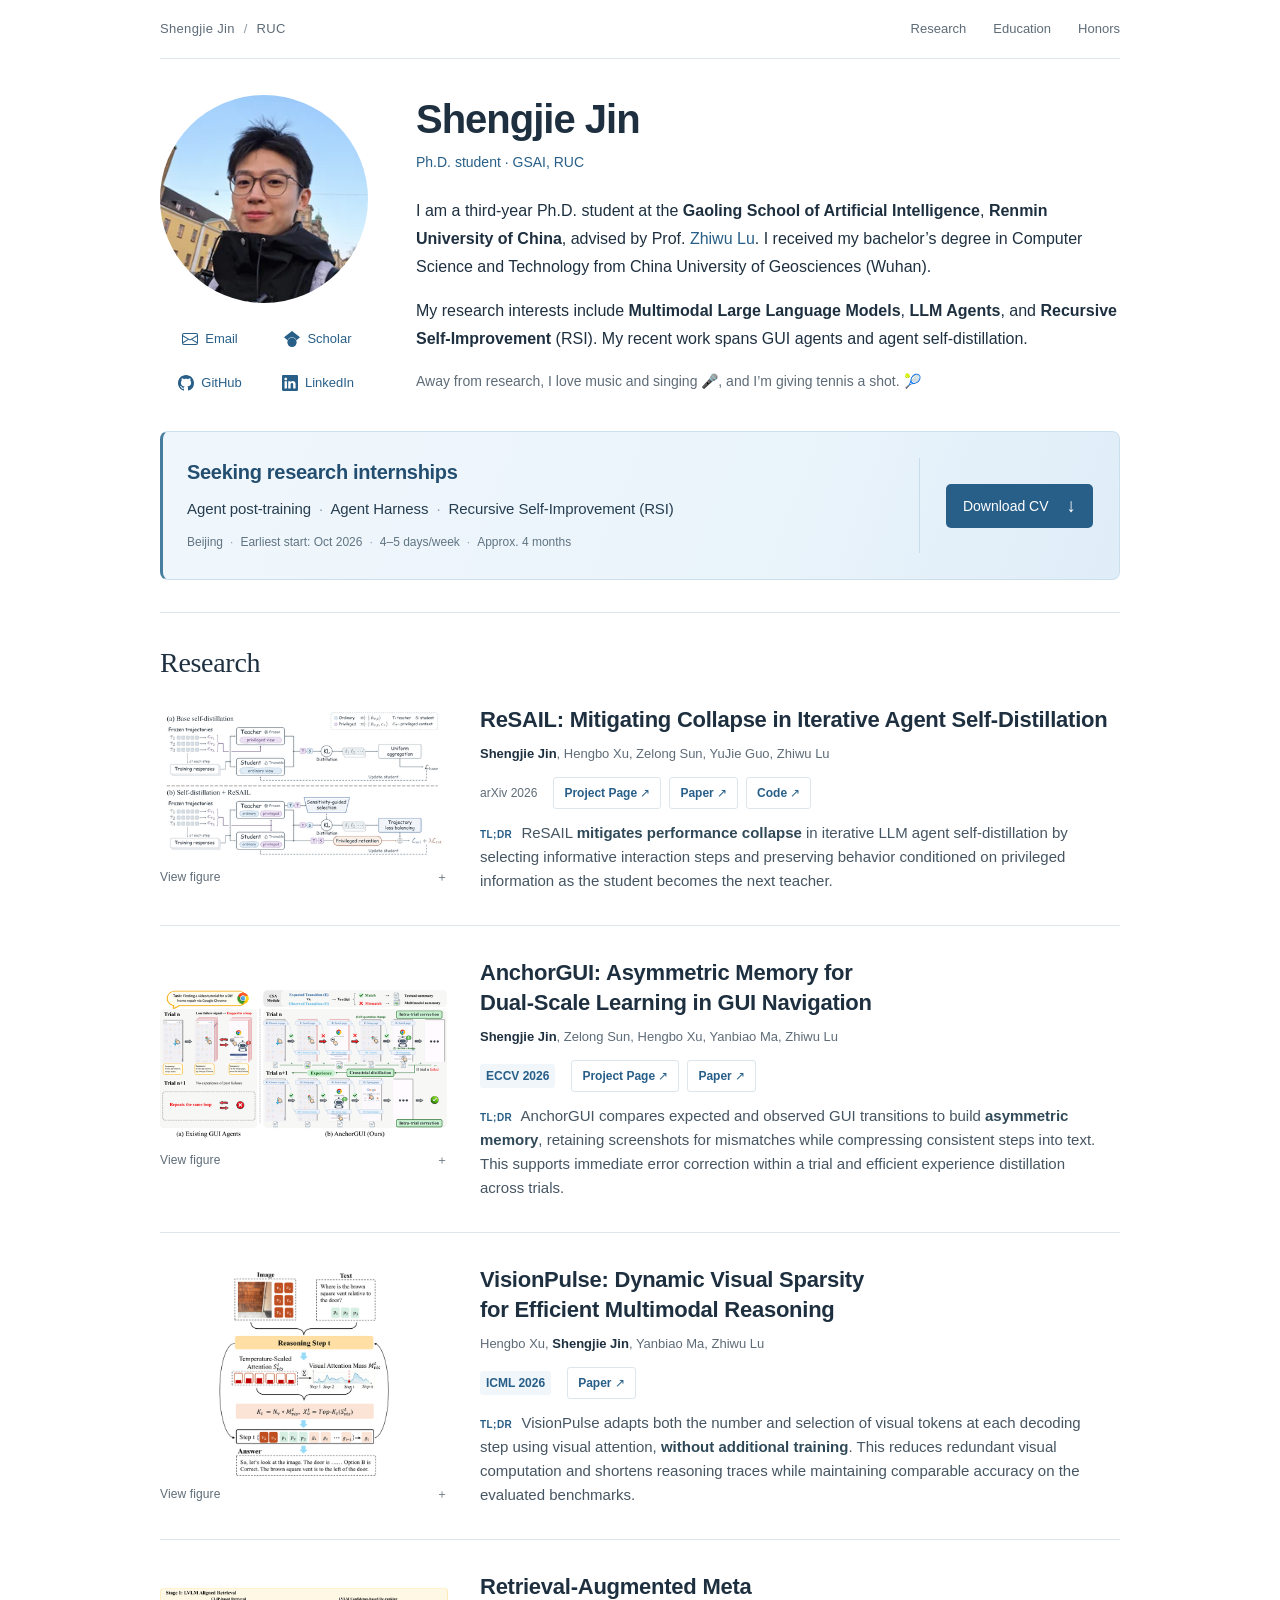
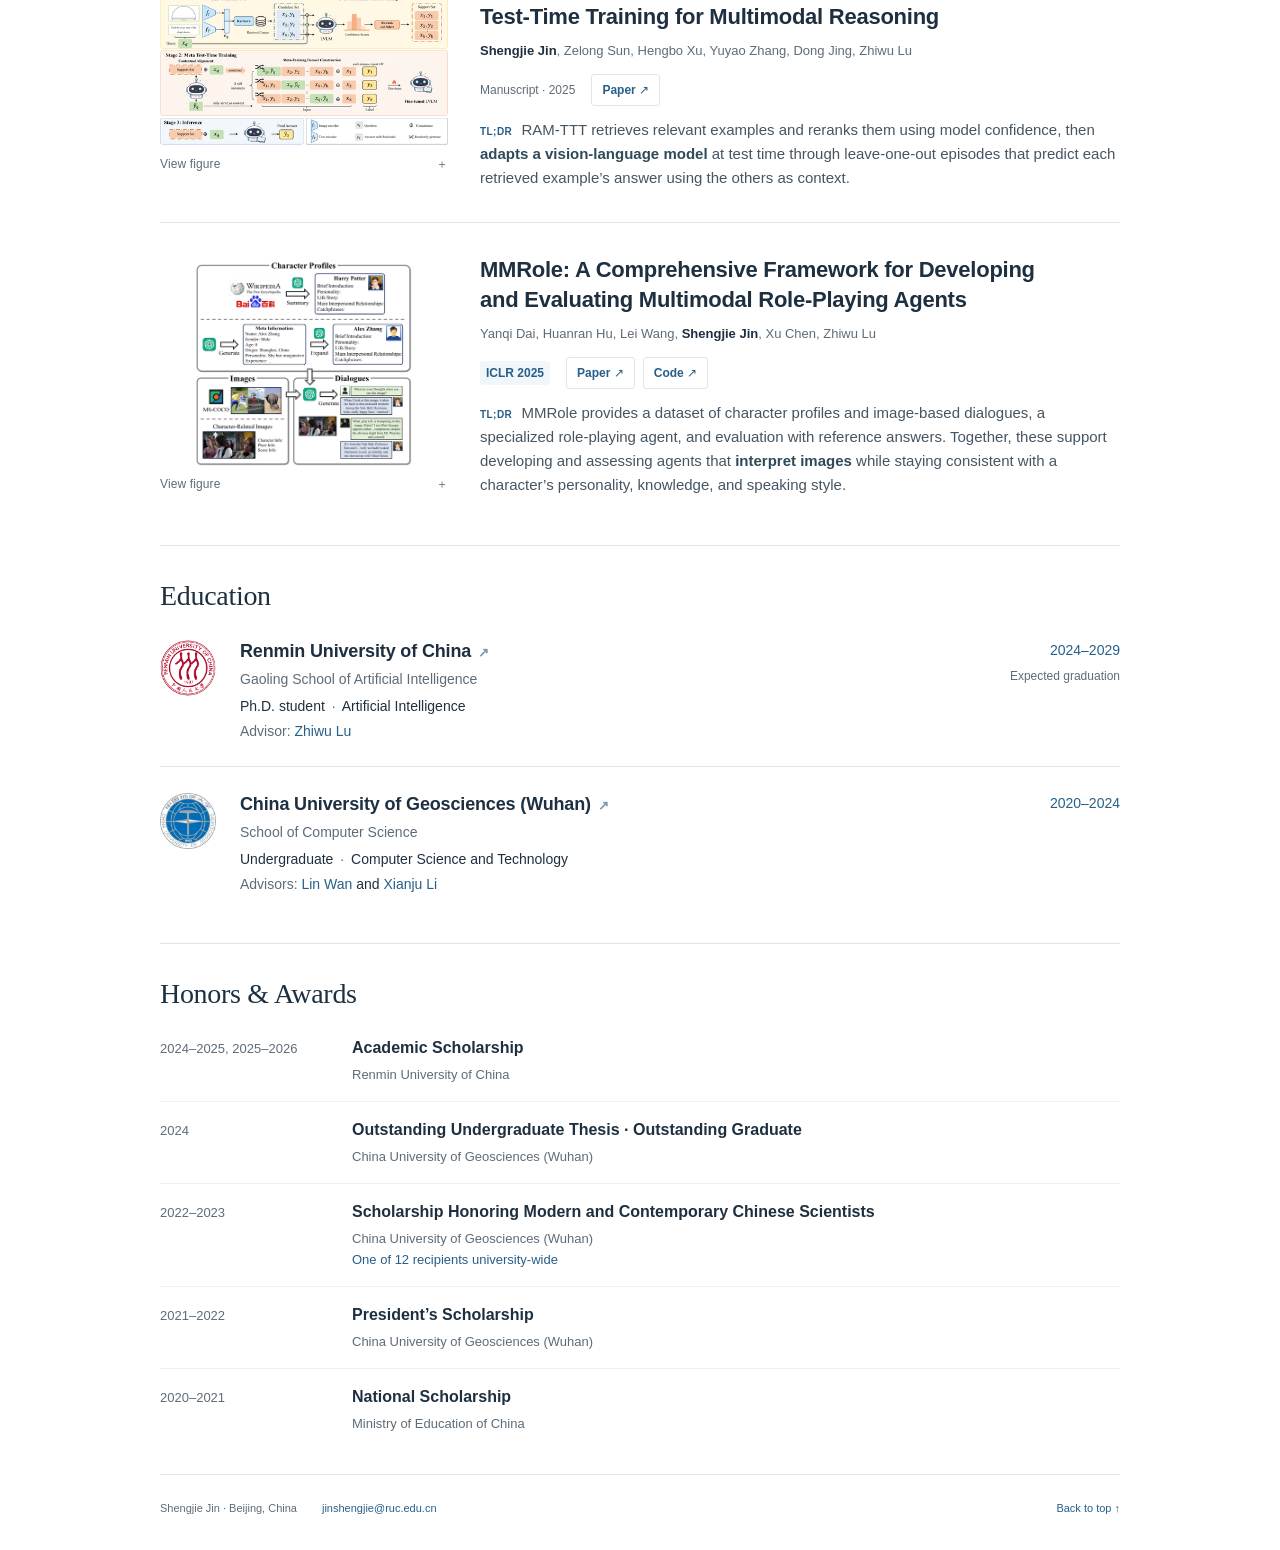
==== commit e633c0b7: "Refine homepage internship banner and add public CV download" ====
--- a/index.html
+++ b/index.html
@@ -23,7 +23,7 @@
   <meta name="twitter:image" content="https://shengjiejin.github.io/assets/share-avatar.jpg">
   <link rel="icon" href="assets/favicon.svg" type="image/svg+xml">
   <link rel="stylesheet" href="styles.css?v=bd2f4c8c84f5">
-  <link rel="stylesheet" href="homepage.css?v=6ba48c6d753a">
+  <link rel="stylesheet" href="homepage.css?v=3a0fa2cc79a1">
   <script src="site.js?v=1e55b8c50ab5" defer></script>
 <script type="application/ld+json">{"@context": "https://schema.org", "@graph": [{"@type": "Person", "@id": "https://shengjiejin.github.io/#person", "name": "Shengjie Jin", "alternateName": "金圣杰", "url": "https://shengjiejin.github.io/", "jobTitle": "Ph.D. student", "affiliation": {"@type": "CollegeOrUniversity", "name": "Renmin University of China", "url": "https://www.ruc.edu.cn/"}, "knowsAbout": ["Multimodal large language models", "AI agents", "Agent post-training", "Recursive self-improvement"], "sameAs": ["https://github.com/ShengjieJin", "https://scholar.google.com/citations?user=MmAbh7oAAAAJ", "https://www.linkedin.com/in/shengjie-jin-676384440/"]}, {"@type": "ProfilePage", "@id": "https://shengjiejin.github.io/#profile", "url": "https://shengjiejin.github.io/", "name": "Shengjie Jin — Academic Homepage", "mainEntity": {"@id": "https://shengjiejin.github.io/#person"}}]}</script>
 </head>
@@ -40,10 +40,9 @@
       <section class="intro" aria-labelledby="name">
         <div class="intro-copy">
           <h1 id="name">Shengjie Jin</h1>
-          <p class="role">Ph.D. student · Beijing, China</p>
-          <p class="bio">I am a third-year Ph.D. student at the <strong>Gaoling School of Artificial Intelligence</strong>, Renmin University of China, advised by Prof. <a href="https://gsai.ruc.edu.cn/luzhiwu" target="_blank" rel="noopener noreferrer">Zhiwu Lu</a>. I received my bachelor’s degree in Computer Science and Technology from China University of Geosciences (Wuhan).</p>
+          <p class="role">Ph.D. student · GSAI, RUC</p>
+          <p class="bio">I am a third-year Ph.D. student at the <strong>Gaoling School of Artificial Intelligence</strong>, <strong>Renmin University of China</strong>, advised by Prof. <a href="https://gsai.ruc.edu.cn/luzhiwu" target="_blank" rel="noopener noreferrer">Zhiwu Lu</a>. I received my bachelor’s degree in Computer Science and Technology from China University of Geosciences (Wuhan).</p>
           <p class="research-summary">My research interests include <strong>Multimodal Large Language Models</strong>, <strong>LLM Agents</strong>, and <strong>Recursive Self-Improvement</strong> (RSI). My recent work spans GUI agents and agent self-distillation.</p>
-          <p class="availability"><span class="availability-dot" aria-hidden="true"></span>I’m looking for research internships.</p>
           <p class="personal">Away from research, I love music and singing <span role="img" aria-label="microphone">🎤</span>, and I’m giving tennis a shot. <span role="img" aria-label="tennis">🎾</span></p>
         </div>
         <div class="profile-side">
@@ -64,6 +63,7 @@
           </div>
         </div>
       </section>
+      <section class="internship-band" aria-label="Internship interests"><div class="op-heading"><span class="op-dot"></span><h2>Seeking research internships</h2></div><p class="op-fields">Agent post-training <span>·</span> Agent Harness <span>·</span> Recursive Self-Improvement (RSI)</p><div class="op-meta"><span>Beijing</span><span>Earliest start: Oct 2026</span><span>4–5 days/week</span><span>Approx. 4 months</span></div><div class="op-action"><a class="op-download" href="papers/shengjie-jin-cv.pdf" download="Shengjie-Jin-CV.pdf">Download CV <span aria-hidden="true">↓</span></a></div></section>
       <section class="research section" id="research" aria-labelledby="research-heading">
         <div class="section-heading"><h2 id="research-heading">Research</h2></div>
         <article class="paper" aria-labelledby="resail-title">
--- a/homepage.css
+++ b/homepage.css
@@ -117,3 +117,33 @@
   .home-page .paper h3 { font-size: 19px; line-height: 27px; }
 }
 @media(min-width:701px) { .home-page .paper h3 { text-wrap: balance; } }
+
+/* Selected homepage: portrait left, four profile links, separate internship band. */
+@media(min-width:701px) {
+  .home-page .intro { grid-template-columns: 208px minmax(0,1fr); padding:36px 0 28px; }
+  .home-page .profile-side { grid-column:1; grid-row:1; }
+  .home-page .intro-copy { grid-column:2; grid-row:1; }
+}
+@media(min-width:701px) and (max-width:900px) {
+  .home-page .intro { grid-template-columns:176px minmax(0,1fr); }
+}
+.home-page .internship-band { display:grid; grid-template-columns:minmax(0,1fr) 176px; gap:10px 24px; padding:26px 24px; margin:0 0 32px; background:linear-gradient(110deg, #f0f7fc 0%, #eaf4fb 62%, #dfedf8 100%); border:1px solid #ccdfed; border-left:3px solid #477d9f; border-radius:8px; }
+.home-page .op-heading { grid-column:1; }
+.home-page .op-heading h2 { margin:0; color:#234e70; font:600 20px/28px -apple-system,BlinkMacSystemFont,'Segoe UI',sans-serif; letter-spacing:-.3px; }
+.home-page .op-dot { display:none; }
+.home-page .op-fields { grid-column:1; margin:0; color:#263e50; font-size:15px; line-height:25px; letter-spacing:-.1px; }
+.home-page .op-fields>span { color:#879eae; padding:0 4px; }
+.home-page .op-meta { grid-column:1; display:flex; flex-wrap:wrap; gap:3px 0; color:#607482; font-size:12px; line-height:22px; }
+.home-page .op-meta>span+span::before { content:'·'; margin:0 7px; color:#93a6b2; }
+.home-page .op-action { grid-column:2; grid-row:1/4; display:flex; justify-content:center; align-items:center; border-left:1px solid #c8ddeb; padding-left:24px; }
+.home-page .op-download { display:flex; align-items:center; justify-content:center; gap:18px; min-height:44px; padding:10px 17px; border-radius:5px; background:var(--blue); color:#fff; font-size:14px; font-weight:500; line-height:22px; text-decoration:none; white-space:nowrap; }
+.home-page .op-download:hover { background:#214e70; }
+.home-page .op-download>span { font-size:19px; font-weight:400; }
+@media(max-width:700px) {
+  .home-page .internship-band { grid-template-columns:1fr; gap:14px; padding:22px 20px; }
+  .home-page .op-heading,.home-page .op-fields,.home-page .op-meta,.home-page .op-action { grid-column:1; grid-row:auto; }
+  .home-page .op-heading h2 { font-size:18px; line-height:26px; }
+  .home-page .op-meta { display:grid; grid-template-columns:1fr; gap:3px; }
+  .home-page .op-meta>span+span::before { content:none; }
+  .home-page .op-action { border:0; padding:0; justify-content:flex-start; }
+}
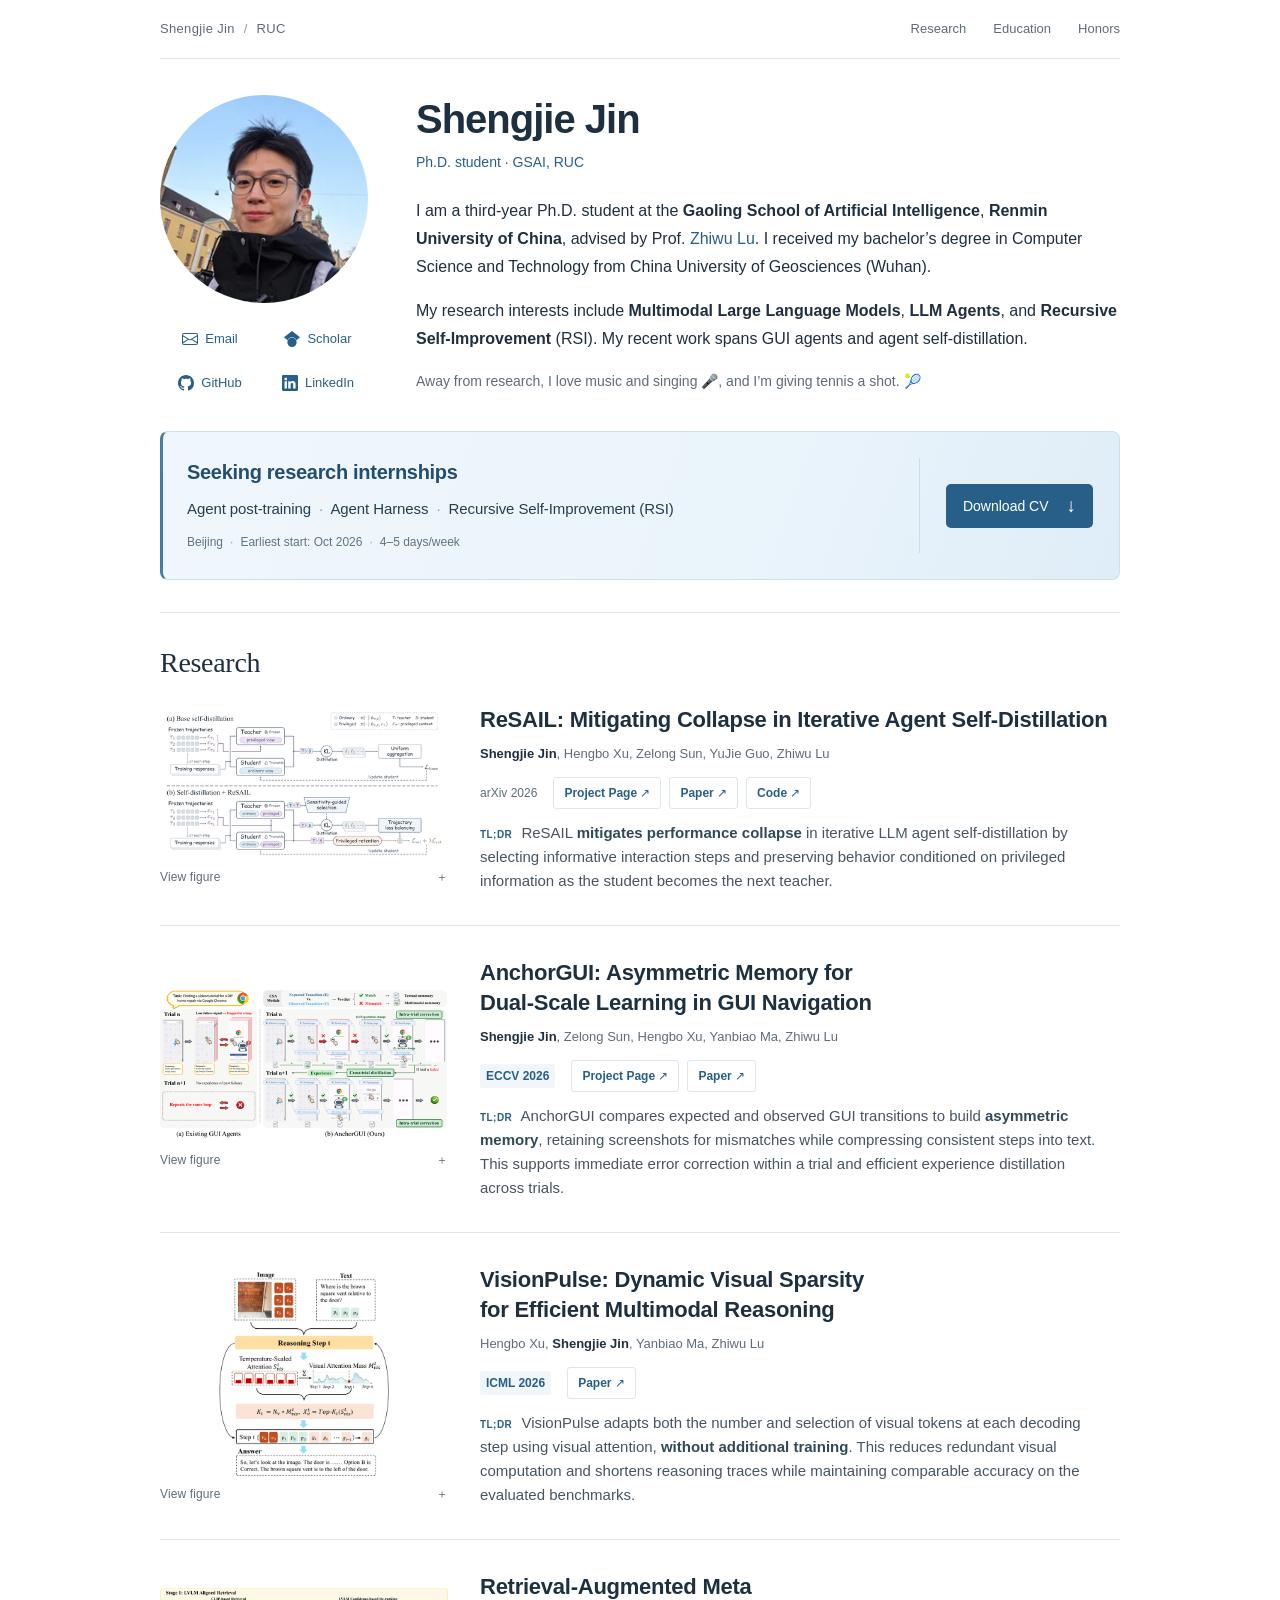
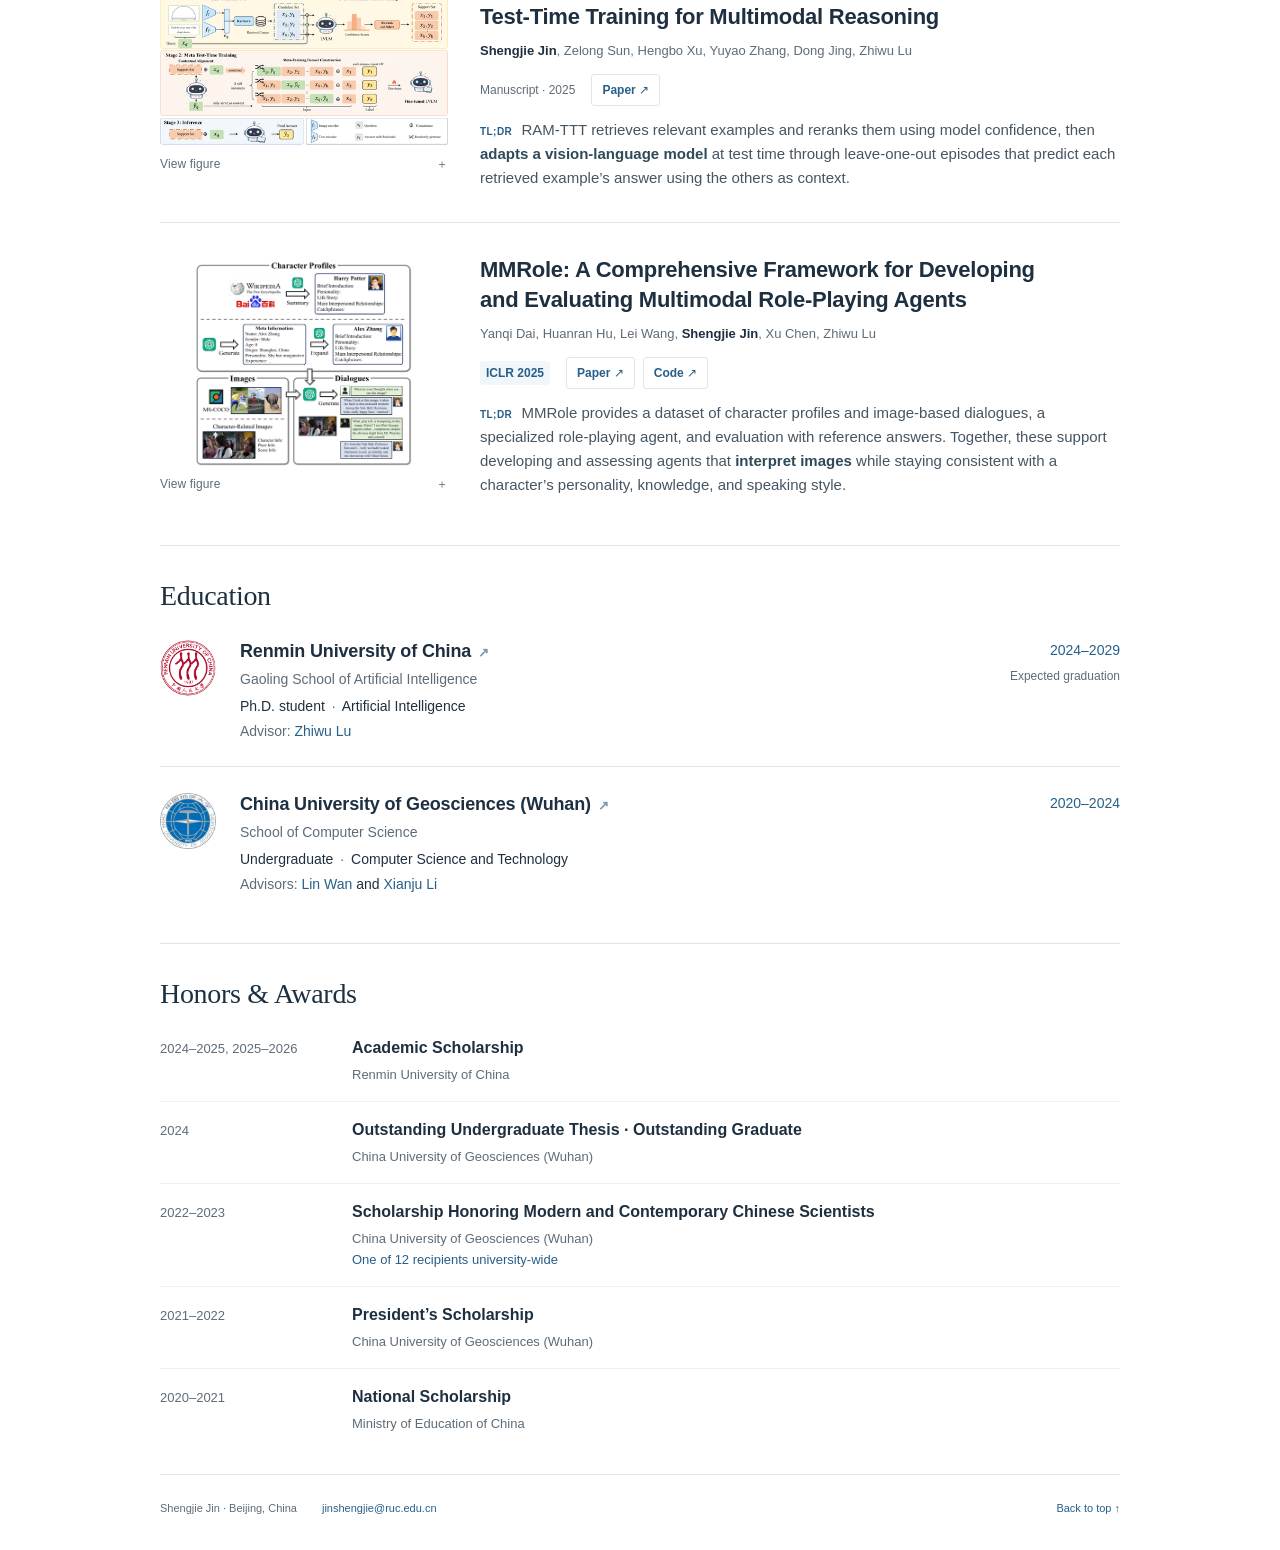
==== commit fb01eb81: "Remove fixed internship duration from homepage and public CV" ====
--- a/index.html
+++ b/index.html
@@ -63,7 +63,7 @@
           </div>
         </div>
       </section>
-      <section class="internship-band" aria-label="Internship interests"><div class="op-heading"><span class="op-dot"></span><h2>Seeking research internships</h2></div><p class="op-fields">Agent post-training <span>·</span> Agent Harness <span>·</span> Recursive Self-Improvement (RSI)</p><div class="op-meta"><span>Beijing</span><span>Earliest start: Oct 2026</span><span>4–5 days/week</span><span>Approx. 4 months</span></div><div class="op-action"><a class="op-download" href="papers/shengjie-jin-cv.pdf" download="Shengjie-Jin-CV.pdf">Download CV <span aria-hidden="true">↓</span></a></div></section>
+      <section class="internship-band" aria-label="Internship interests"><div class="op-heading"><span class="op-dot"></span><h2>Seeking research internships</h2></div><p class="op-fields">Agent post-training <span>·</span> Agent Harness <span>·</span> Recursive Self-Improvement (RSI)</p><div class="op-meta"><span>Beijing</span><span>Earliest start: Oct 2026</span><span>4–5 days/week</span></div><div class="op-action"><a class="op-download" href="papers/shengjie-jin-cv.pdf" download="Shengjie-Jin-CV.pdf">Download CV <span aria-hidden="true">↓</span></a></div></section>
       <section class="research section" id="research" aria-labelledby="research-heading">
         <div class="section-heading"><h2 id="research-heading">Research</h2></div>
         <article class="paper" aria-labelledby="resail-title">
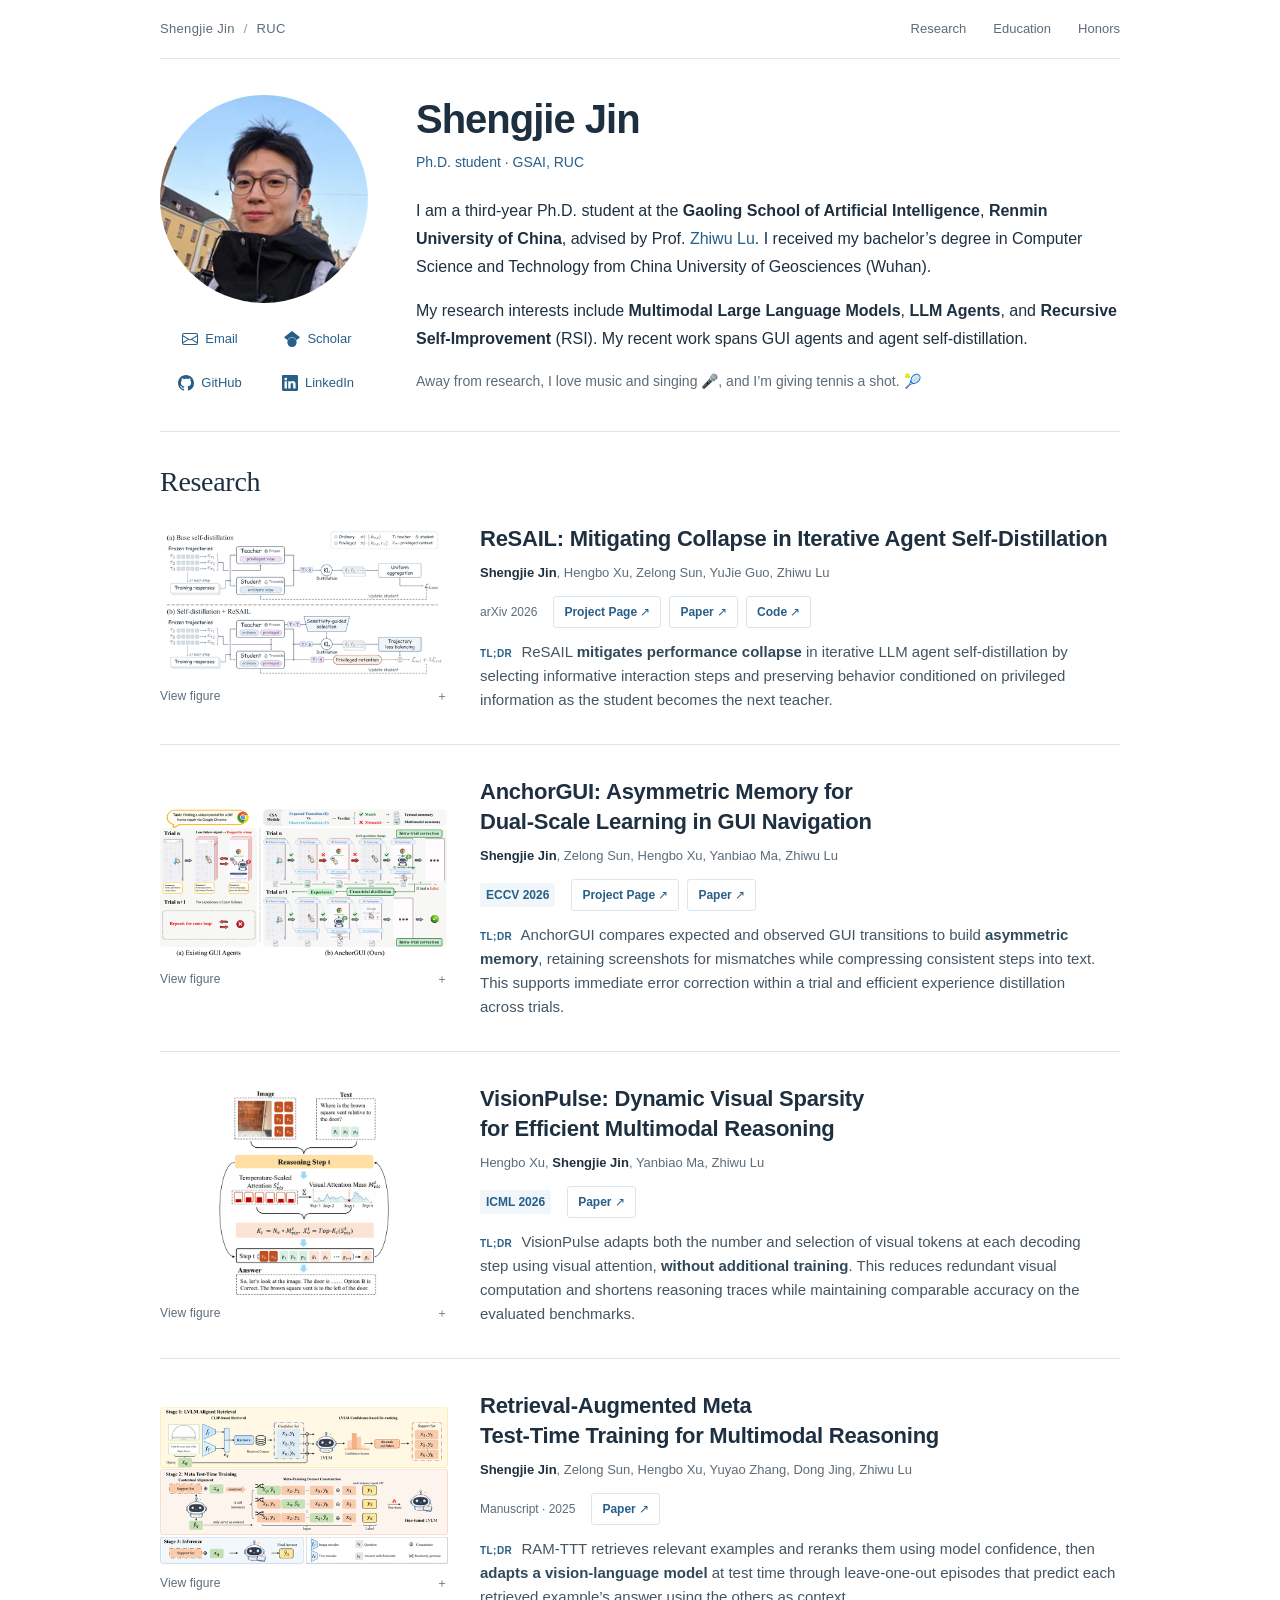
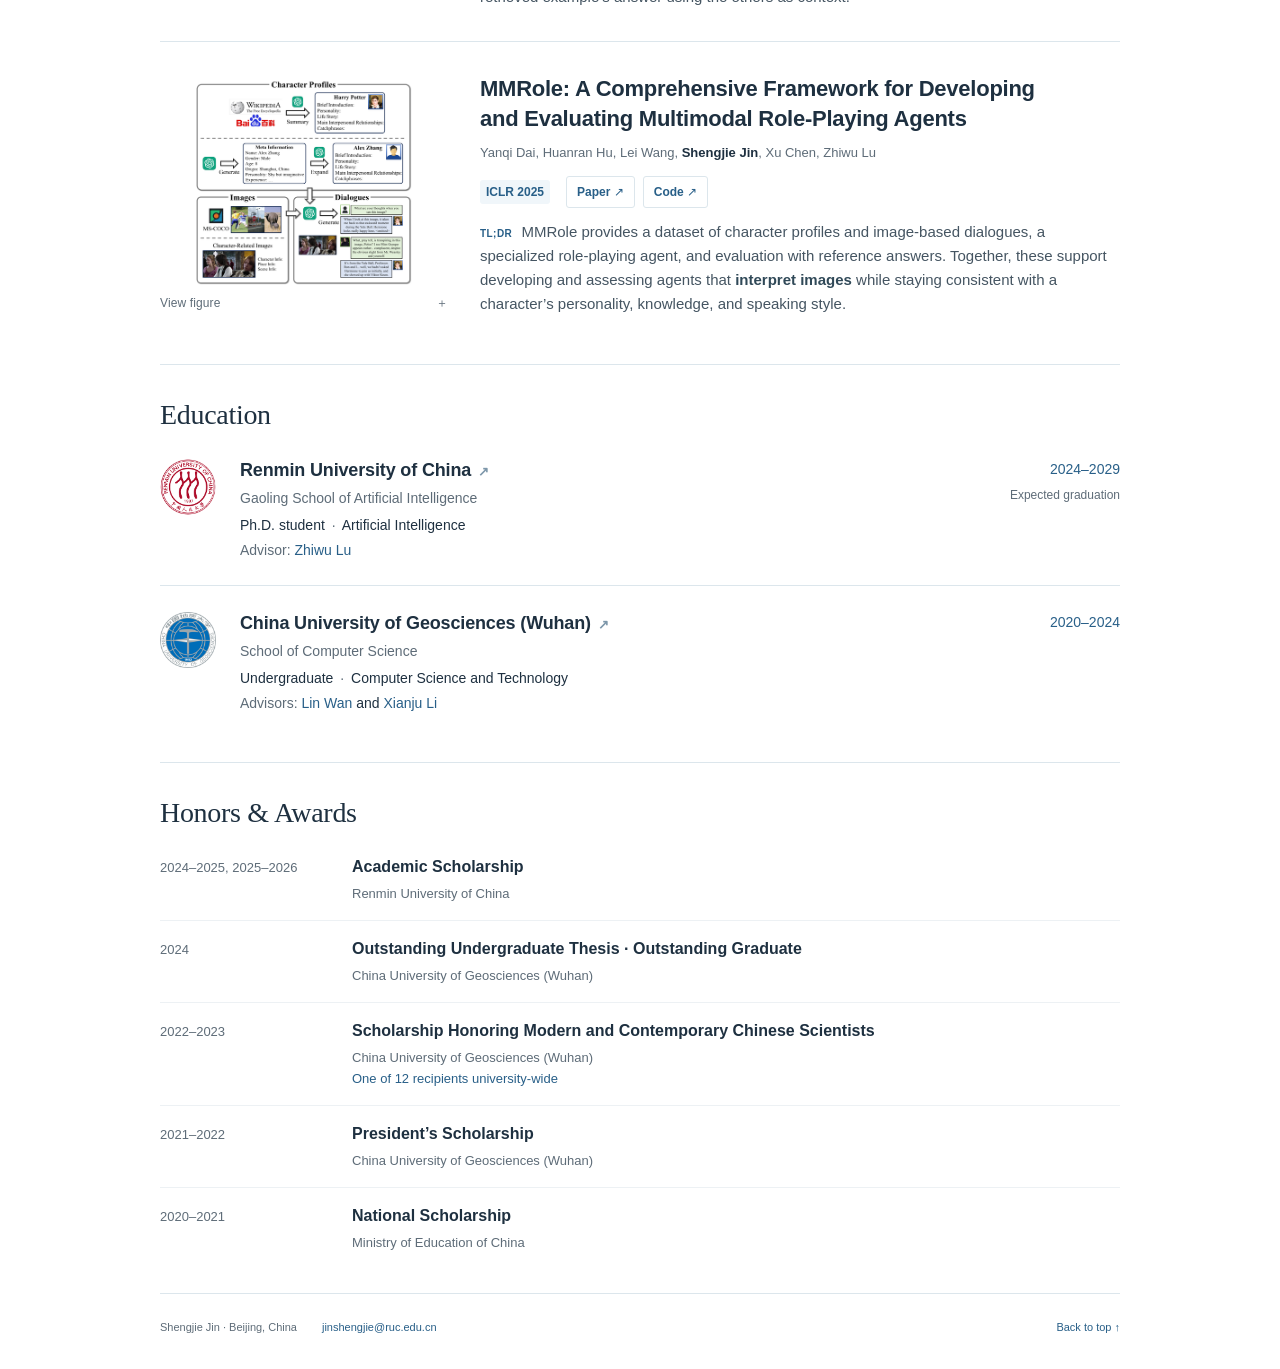
==== commit d8be390b: "Remove internship search banner and CV download entry" ====
--- a/index.html
+++ b/index.html
@@ -63,7 +63,6 @@
           </div>
         </div>
       </section>
-      <section class="internship-band" aria-label="Internship interests"><div class="op-heading"><span class="op-dot"></span><h2>Seeking research internships</h2></div><p class="op-fields">Agent post-training <span>·</span> Agent Harness <span>·</span> Recursive Self-Improvement (RSI)</p><div class="op-meta"><span>Beijing</span><span>Earliest start: Oct 2026</span><span>4–5 days/week</span></div><div class="op-action"><a class="op-download" href="papers/shengjie-jin-cv.pdf" download="Shengjie-Jin-CV.pdf">Download CV <span aria-hidden="true">↓</span></a></div></section>
       <section class="research section" id="research" aria-labelledby="research-heading">
         <div class="section-heading"><h2 id="research-heading">Research</h2></div>
         <article class="paper" aria-labelledby="resail-title">
